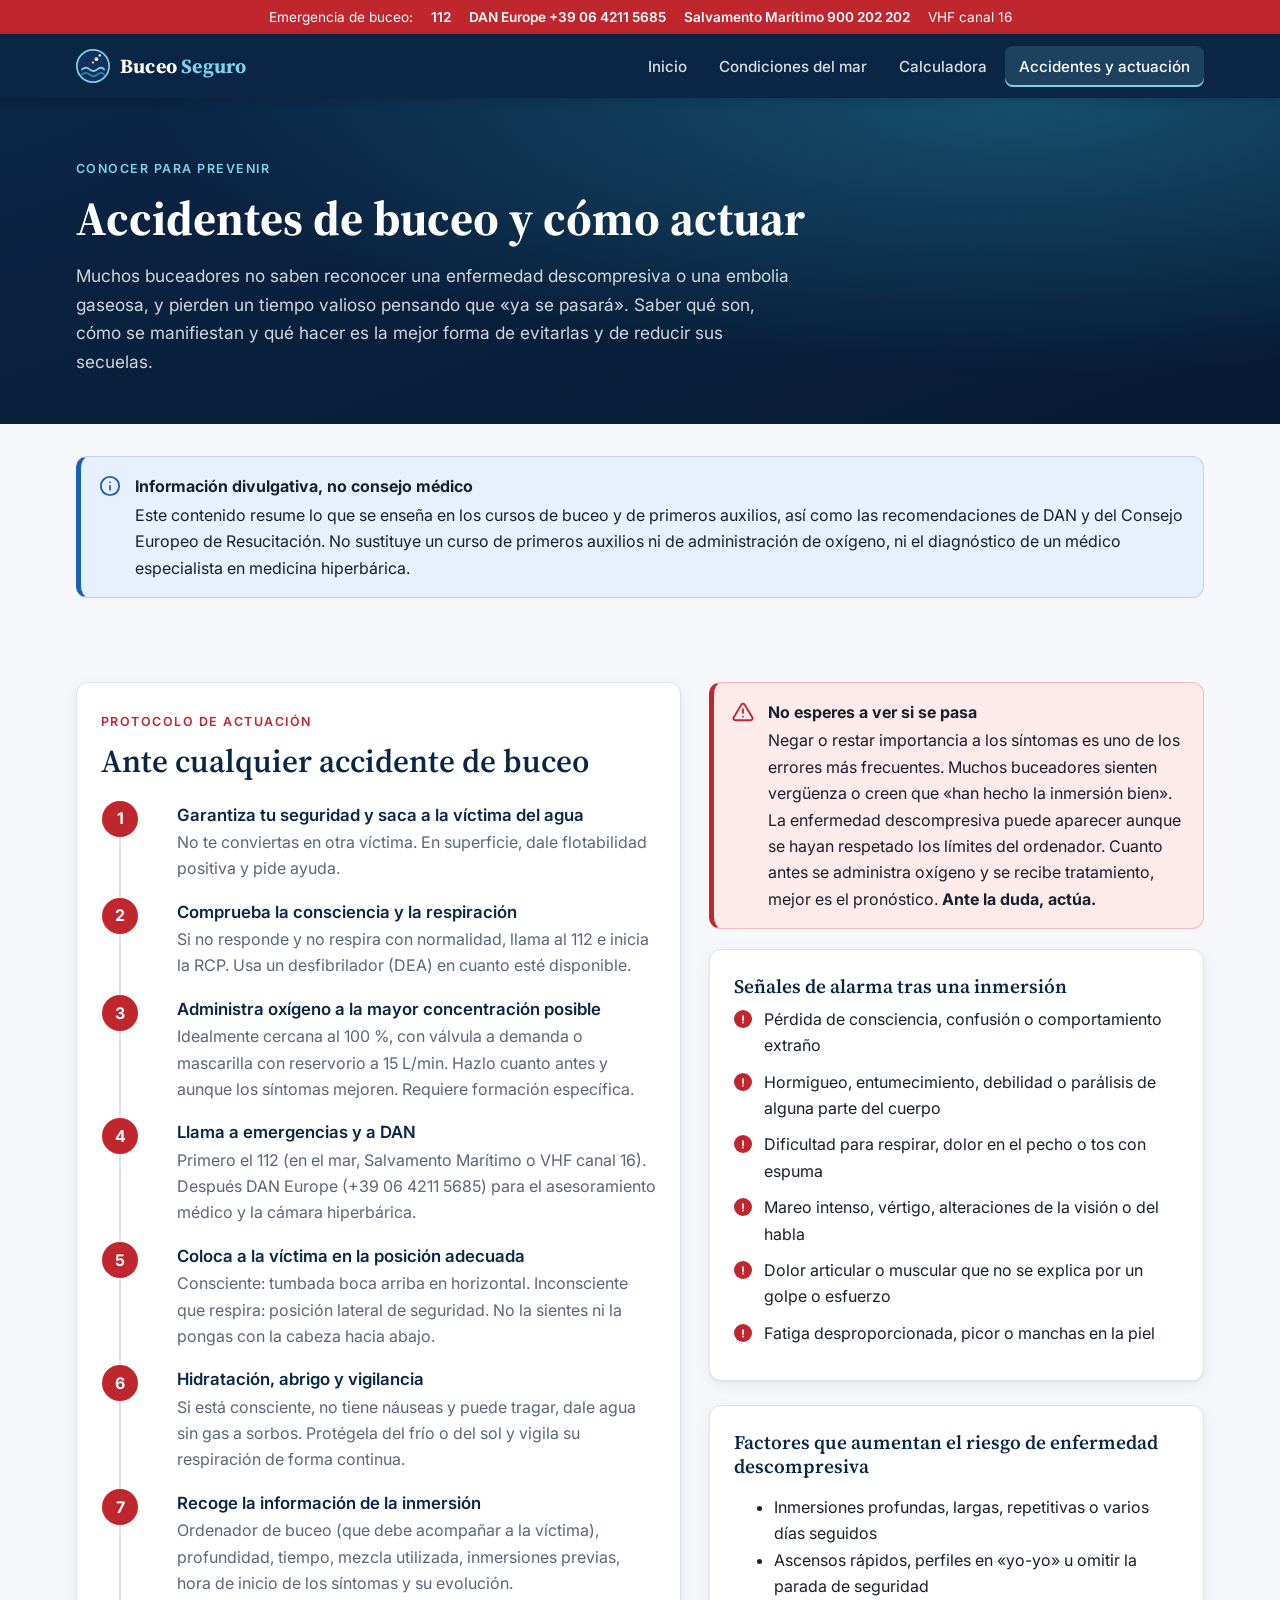
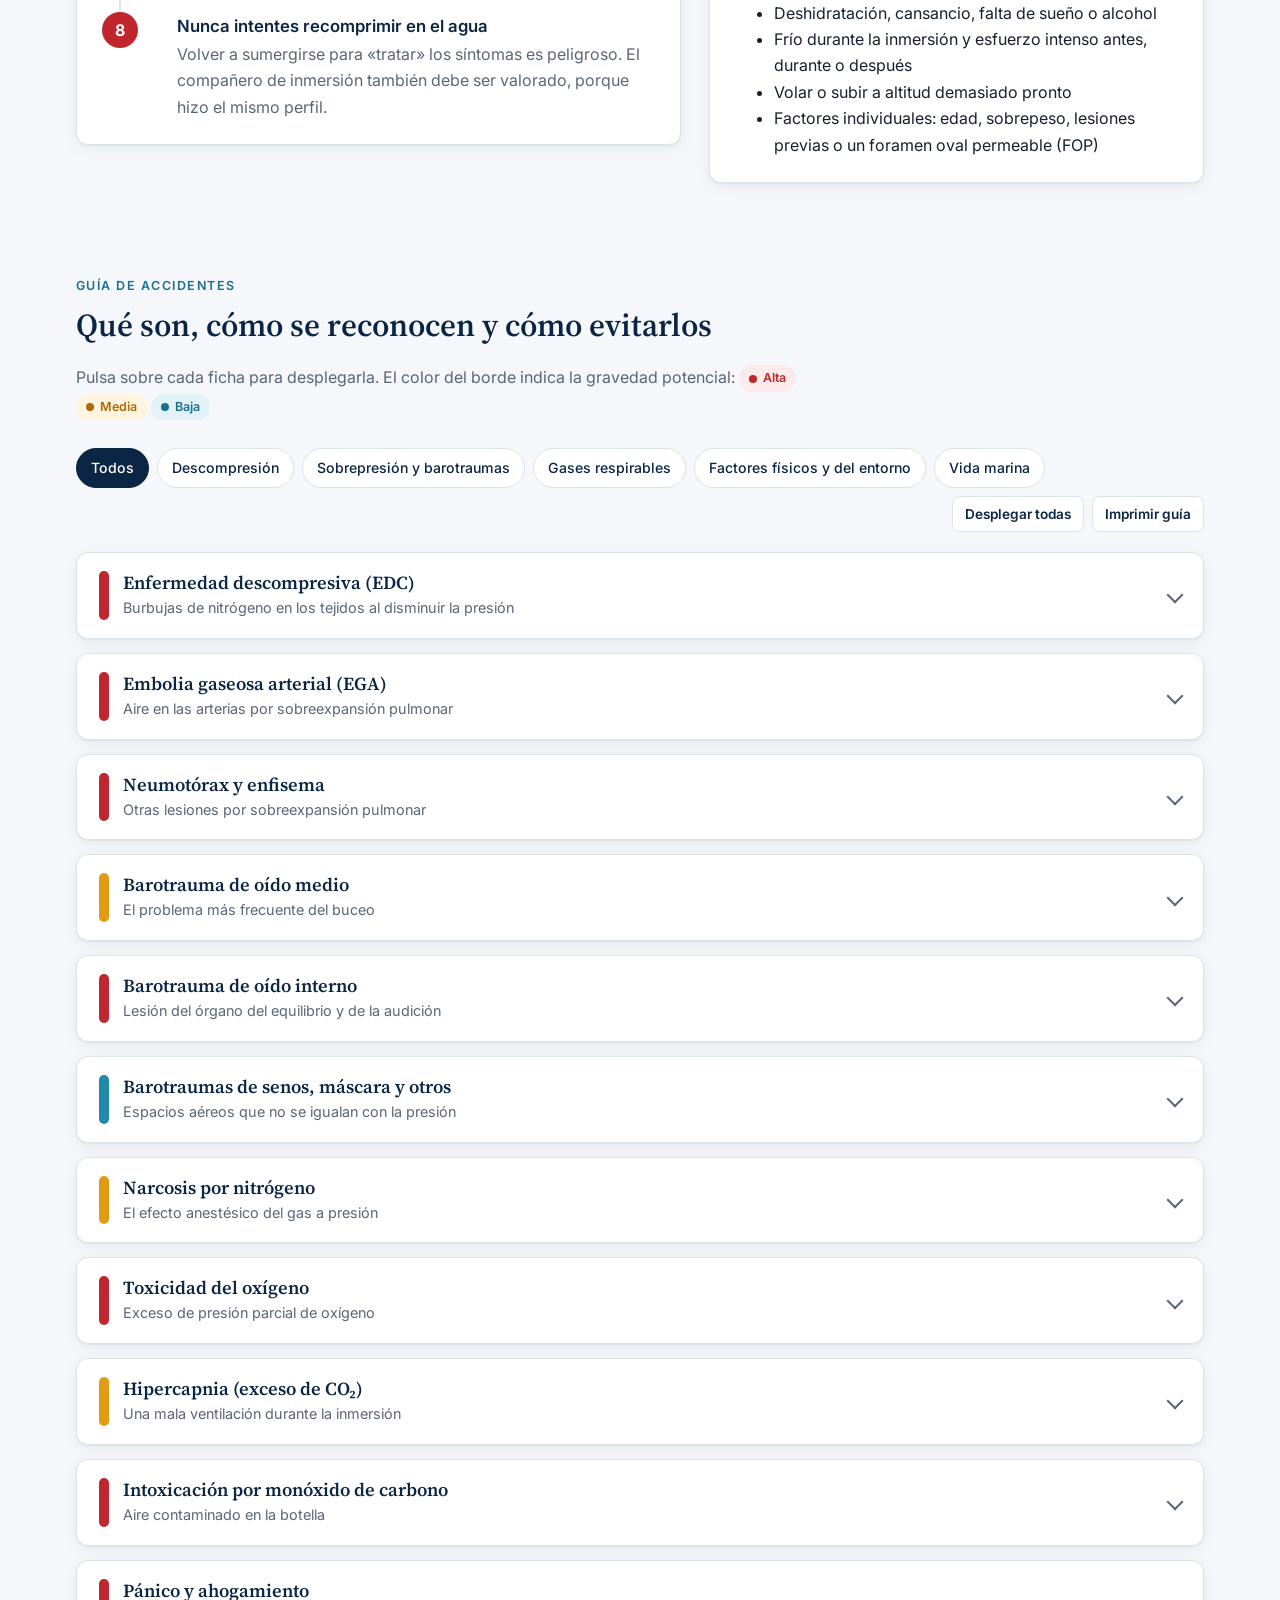
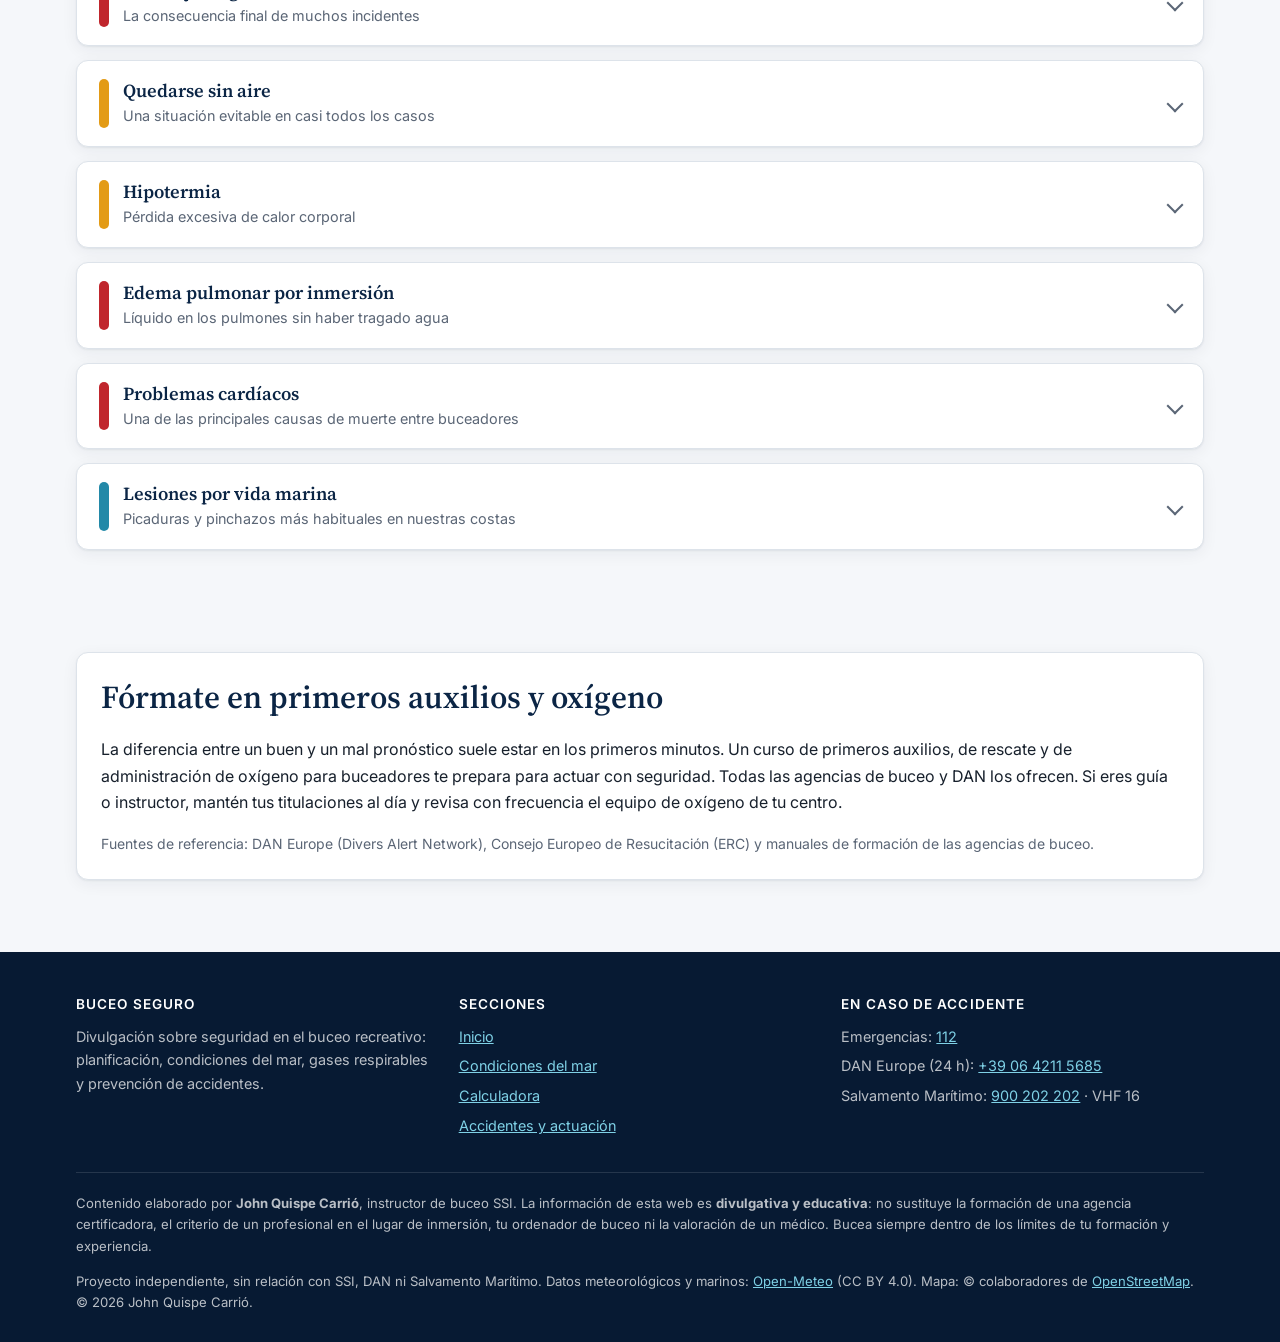
==== accidentes.html @ 655f6ad4 "Web divulgativa Buceo Seguro Condiciones del mar (Open-Meteo, Leaflet, Chart.js), calculadora de Nit" ====
<!doctype html>
<html lang="es">
<head>
    <meta charset="utf-8">
    <meta name="viewport" content="width=device-width, initial-scale=1">
    <title>Accidentes de buceo: prevención y actuación · Buceo Seguro</title>
    <meta name="description" content="Enfermedad descompresiva, embolia gaseosa, barotraumas, narcosis, toxicidad del oxígeno y otros accidentes de buceo: síntomas, prevención y cómo actuar.">
    <link rel="icon" href="assets/img/favicon.svg" type="image/svg+xml">
    <link rel="preconnect" href="https://fonts.googleapis.com">
    <link rel="preconnect" href="https://fonts.gstatic.com" crossorigin>
    <link href="https://fonts.googleapis.com/css2?family=Inter:wght@400;500;600;700&family=Source+Serif+4:opsz,wght@8..60,600;8..60,700&display=swap" rel="stylesheet">
    <link rel="stylesheet" href="assets/css/styles.css">
</head>
<body data-page="accidentes">

<main id="main">
    <section class="page-hero">
        <div class="container">
            <span class="eyebrow">Conocer para prevenir</span>
            <h1>Accidentes de buceo y cómo actuar</h1>
            <p>Muchos buceadores no saben reconocer una enfermedad descompresiva o una embolia gaseosa, y pierden un
                tiempo valioso pensando que «ya se pasará». Saber qué son, cómo se manifiestan y qué hacer es la mejor
                forma de evitarlas y de reducir sus secuelas.</p>
        </div>
    </section>

    <section class="section-tight">
        <div class="container">
            <div class="notice notice-info">
                <svg viewBox="0 0 24 24"><circle cx="12" cy="12" r="10"/><path d="M12 16v-4M12 8h.01"/></svg>
                <div>
                    <strong>Información divulgativa, no consejo médico</strong>
                    <p>Este contenido resume lo que se enseña en los cursos de buceo y de primeros auxilios, así como las
                        recomendaciones de DAN y del Consejo Europeo de Resucitación. No sustituye un curso de primeros
                        auxilios ni de administración de oxígeno, ni el diagnóstico de un médico especialista en medicina
                        hiperbárica.</p>
                </div>
            </div>
        </div>
    </section>

    <!-- Protocolo general -->
    <section class="section-tight" id="protocolo">
        <div class="container split">
            <div class="card">
                <span class="eyebrow" style="color: var(--danger)">Protocolo de actuación</span>
                <h2>Ante cualquier accidente de buceo</h2>
                <ol class="steps mt-3">
                    <li><h3>Garantiza tu seguridad y saca a la víctima del agua</h3>
                        <p>No te conviertas en otra víctima. En superficie, dale flotabilidad positiva y pide ayuda.</p></li>
                    <li><h3>Comprueba la consciencia y la respiración</h3>
                        <p>Si no responde y no respira con normalidad, llama al 112 e inicia la RCP. Usa un desfibrilador
                            (DEA) en cuanto esté disponible.</p></li>
                    <li><h3>Administra oxígeno a la mayor concentración posible</h3>
                        <p>Idealmente cercana al 100 %, con válvula a demanda o mascarilla con reservorio a 15 L/min. Hazlo
                            cuanto antes y aunque los síntomas mejoren. Requiere formación específica.</p></li>
                    <li><h3>Llama a emergencias y a DAN</h3>
                        <p>Primero el 112 (en el mar, Salvamento Marítimo o VHF canal 16). Después DAN Europe
                            (+39 06 4211 5685) para el asesoramiento médico y la cámara hiperbárica.</p></li>
                    <li><h3>Coloca a la víctima en la posición adecuada</h3>
                        <p>Consciente: tumbada boca arriba en horizontal. Inconsciente que respira: posición lateral de
                            seguridad. No la sientes ni la pongas con la cabeza hacia abajo.</p></li>
                    <li><h3>Hidratación, abrigo y vigilancia</h3>
                        <p>Si está consciente, no tiene náuseas y puede tragar, dale agua sin gas a sorbos. Protégela del
                            frío o del sol y vigila su respiración de forma continua.</p></li>
                    <li><h3>Recoge la información de la inmersión</h3>
                        <p>Ordenador de buceo (que debe acompañar a la víctima), profundidad, tiempo, mezcla utilizada,
                            inmersiones previas, hora de inicio de los síntomas y su evolución.</p></li>
                    <li><h3>Nunca intentes recomprimir en el agua</h3>
                        <p>Volver a sumergirse para «tratar» los síntomas es peligroso. El compañero de inmersión también
                            debe ser valorado, porque hizo el mismo perfil.</p></li>
                </ol>
            </div>
            <div>
                <div class="notice notice-danger">
                    <svg viewBox="0 0 24 24"><path d="M10.3 3.9 1.8 18a2 2 0 0 0 1.7 3h17a2 2 0 0 0 1.7-3L13.7 3.9a2 2 0 0 0-3.4 0z"/><path d="M12 9v4M12 17h.01"/></svg>
                    <div>
                        <strong>No esperes a ver si se pasa</strong>
                        <p>Negar o restar importancia a los síntomas es uno de los errores más frecuentes. Muchos
                            buceadores sienten vergüenza o creen que «han hecho la inmersión bien». La enfermedad
                            descompresiva puede aparecer aunque se hayan respetado los límites del ordenador. Cuanto antes
                            se administra oxígeno y se recibe tratamiento, mejor es el pronóstico. <strong>Ante la duda,
                            actúa.</strong></p>
                    </div>
                </div>

                <div class="card mb-3">
                    <h3>Señales de alarma tras una inmersión</h3>
                    <ul class="check-list alert-list">
                        <li>Pérdida de consciencia, confusión o comportamiento extraño</li>
                        <li>Hormigueo, entumecimiento, debilidad o parálisis de alguna parte del cuerpo</li>
                        <li>Dificultad para respirar, dolor en el pecho o tos con espuma</li>
                        <li>Mareo intenso, vértigo, alteraciones de la visión o del habla</li>
                        <li>Dolor articular o muscular que no se explica por un golpe o esfuerzo</li>
                        <li>Fatiga desproporcionada, picor o manchas en la piel</li>
                    </ul>
                </div>

                <div class="card">
                    <h3>Factores que aumentan el riesgo de enfermedad descompresiva</h3>
                    <ul class="mb-0">
                        <li>Inmersiones profundas, largas, repetitivas o varios días seguidos</li>
                        <li>Ascensos rápidos, perfiles en «yo-yo» u omitir la parada de seguridad</li>
                        <li>Deshidratación, cansancio, falta de sueño o alcohol</li>
                        <li>Frío durante la inmersión y esfuerzo intenso antes, durante o después</li>
                        <li>Volar o subir a altitud demasiado pronto</li>
                        <li>Factores individuales: edad, sobrepeso, lesiones previas o un foramen oval permeable (FOP)</li>
                    </ul>
                </div>
            </div>
        </div>
    </section>

    <!-- Fichas -->
    <section class="section" id="fichas">
        <div class="container">
            <div class="section-head">
                <span class="eyebrow">Guía de accidentes</span>
                <h2>Qué son, cómo se reconocen y cómo evitarlos</h2>
                <p class="muted">Pulsa sobre cada ficha para desplegarla. El color del borde indica la gravedad potencial:
                    <span class="badge badge-danger">Alta</span> <span class="badge badge-warn">Media</span>
                    <span class="badge" style="background: var(--ocean-100); color: var(--ocean-600)">Baja</span></p>
            </div>

            <div class="filters" role="group" aria-label="Filtrar por tipo de accidente">
                <button type="button" class="chip" data-filter="all" aria-pressed="true">Todos</button>
                <button type="button" class="chip" data-filter="descompresion" aria-pressed="false">Descompresión</button>
                <button type="button" class="chip" data-filter="barotrauma" aria-pressed="false">Sobrepresión y barotraumas</button>
                <button type="button" class="chip" data-filter="gases" aria-pressed="false">Gases respirables</button>
                <button type="button" class="chip" data-filter="fisico" aria-pressed="false">Factores físicos y del entorno</button>
                <button type="button" class="chip" data-filter="fauna" aria-pressed="false">Vida marina</button>
                <span style="margin-left:auto; display:flex; gap:8px">
                    <button type="button" class="btn btn-ghost btn-sm" id="toggleAll">Desplegar todas</button>
                    <button type="button" class="btn btn-ghost btn-sm" id="printGuide">Imprimir guía</button>
                </span>
            </div>

            <div id="conditionList">

                <!-- 1. EDC -->
                <details class="condition" id="edc" data-cat="descompresion">
                    <summary><span class="severity severity-high" aria-label="Gravedad alta"></span>
                        <div><h3>Enfermedad descompresiva (EDC)</h3><p>Burbujas de nitrógeno en los tejidos al disminuir la presión</p></div></summary>
                    <div class="condition-body">
                        <div class="grid grid-2">
                            <div>
                                <h4>Qué es</h4>
                                <p>Durante la inmersión el cuerpo absorbe nitrógeno en función de la profundidad y del
                                    tiempo. Si la presión disminuye más rápido de lo que el organismo puede eliminarlo, se
                                    forman burbujas en la sangre y en los tejidos. Estas burbujas lesionan los tejidos,
                                    obstruyen pequeños vasos y desencadenan inflamación.</p>
                                <h4>Por qué ocurre</h4>
                                <ul>
                                    <li>Ascensos rápidos u omitir paradas de seguridad o de descompresión.</li>
                                    <li>Apurar o superar los límites del ordenador o de las tablas.</li>
                                    <li>Inmersiones repetitivas, varios días seguidos o perfiles en «yo-yo».</li>
                                    <li>Volar o subir a altitud demasiado pronto.</li>
                                    <li>Puede aparecer incluso dentro de los límites («EDC no merecida»).</li>
                                </ul>
                            </div>
                            <div>
                                <h4>Síntomas</h4>
                                <p class="small muted">Suelen aparecer en la primera hora y la gran mayoría en las primeras 6
                                    horas, aunque pueden tardar hasta 24 horas, o más si se vuela.</p>
                                <ul>
                                    <li><strong>Formas leves (tipo I):</strong> dolor articular profundo (hombros, codos,
                                        rodillas), picor, erupción o piel marmórea, cansancio desproporcionado.</li>
                                    <li><strong>Formas graves (tipo II):</strong> hormigueo, entumecimiento, debilidad o
                                        parálisis, dificultad para orinar, vértigo, alteraciones de la visión o del habla,
                                        confusión, dolor torácico, tos y dificultad respiratoria.</li>
                                </ul>
                            </div>
                            <div>
                                <h4>Cómo prevenirla</h4>
                                <ul>
                                    <li>Asciende despacio y haz siempre la parada de seguridad.</li>
                                    <li>Deja margen respecto a los límites del ordenador; no bucees «al límite».</li>
                                    <li>Haz primero la inmersión más profunda y evita los perfiles en «yo-yo».</li>
                                    <li>Bucea descansado e hidratado, sin alcohol, y evita el esfuerzo intenso después.</li>
                                    <li>Respeta los intervalos para volar o subir a altitud.</li>
                                    <li>Usar Nitrox con un ordenador configurado para aire añade margen de seguridad.</li>
                                </ul>
                            </div>
                            <div class="act-box">
                                <h4>Cómo actuar</h4>
                                <ul>
                                    <li>Oxígeno a la máxima concentración posible, de inmediato.</li>
                                    <li>Tumbar en horizontal y mantener en reposo.</li>
                                    <li>112 y DAN Europe. El tratamiento definitivo es la <strong>cámara hiperbárica</strong>.</li>
                                    <li>Agua a sorbos si está consciente y puede tragar.</li>
                                    <li>Aunque los síntomas mejoren con oxígeno, debe valorarlo un médico.</li>
                                    <li>Nunca recomprimir en el agua.</li>
                                </ul>
                            </div>
                        </div>
                    </div>
                </details>

                <!-- 2. EGA -->
                <details class="condition" id="embolia" data-cat="barotrauma descompresion">
                    <summary><span class="severity severity-high" aria-label="Gravedad alta"></span>
                        <div><h3>Embolia gaseosa arterial (EGA)</h3><p>Aire en las arterias por sobreexpansión pulmonar</p></div></summary>
                    <div class="condition-body">
                        <div class="grid grid-2">
                            <div>
                                <h4>Qué es</h4>
                                <p>Si el aire de los pulmones se expande durante el ascenso y no puede salir, los alvéolos
                                    se rompen y el aire pasa a la circulación arterial. Las burbujas pueden llegar al
                                    cerebro o al corazón y obstruir el riego sanguíneo, con efectos similares a un ictus.
                                    Es, junto con la EDC, el accidente más grave del buceo.</p>
                                <h4>Por qué ocurre</h4>
                                <ul>
                                    <li>Contener la respiración durante el ascenso.</li>
                                    <li>Ascensos de emergencia o descontrolados, a menudo por pánico o falta de aire.</li>
                                    <li>Enfermedades pulmonares que atrapan aire (asma no controlada, quistes, cicatrices).</li>
                                    <li>Puede ocurrir con ascensos de solo 1–2 m, incluso en una piscina.</li>
                                </ul>
                            </div>
                            <div>
                                <h4>Síntomas</h4>
                                <p class="small muted">Aparecen muy rápido, generalmente en los primeros minutos tras salir a superficie.</p>
                                <ul>
                                    <li>Pérdida de consciencia, confusión o convulsiones.</li>
                                    <li>Debilidad o parálisis de un lado del cuerpo, alteraciones de la visión o del habla.</li>
                                    <li>Dolor torácico, dificultad respiratoria, espuma con sangre en la boca.</li>
                                    <li>En los casos más graves, parada cardiorrespiratoria.</li>
                                </ul>
                            </div>
                            <div>
                                <h4>Cómo prevenirla</h4>
                                <ul>
                                    <li><strong>Respira siempre de forma continua; nunca contengas la respiración.</strong></li>
                                    <li>Controla la flotabilidad y la velocidad de ascenso.</li>
                                    <li>Vigila tu gas para no verte obligado a un ascenso de emergencia.</li>
                                    <li>Pasa el reconocimiento médico y no bucees con una infección respiratoria.</li>
                                </ul>
                            </div>
                            <div class="act-box">
                                <h4>Cómo actuar</h4>
                                <ul>
                                    <li>Es una emergencia vital: 112 de inmediato.</li>
                                    <li>Si no respira con normalidad, RCP y DEA.</li>
                                    <li>Oxígeno a la máxima concentración posible.</li>
                                    <li>Tumbar en horizontal (no con la cabeza hacia abajo).</li>
                                    <li>Contactar con DAN: requiere cámara hiperbárica urgente.</li>
                                </ul>
                            </div>
                        </div>
                    </div>
                </details>

                <!-- 3. Otras lesiones pulmonares -->
                <details class="condition" id="neumotorax" data-cat="barotrauma">
                    <summary><span class="severity severity-high" aria-label="Gravedad alta"></span>
                        <div><h3>Neumotórax y enfisema</h3><p>Otras lesiones por sobreexpansión pulmonar</p></div></summary>
                    <div class="condition-body">
                        <div class="grid grid-2">
                            <div>
                                <h4>Qué es</h4>
                                <p>Tienen el mismo origen que la embolia, pero el aire escapa a otras zonas: entre el pulmón
                                    y la pared torácica (<strong>neumotórax</strong>), al centro del tórax (<strong>enfisema
                                    mediastínico</strong>) o bajo la piel del cuello (<strong>enfisema subcutáneo</strong>).
                                    Pueden darse a la vez que una embolia.</p>
                            </div>
                            <div>
                                <h4>Síntomas</h4>
                                <ul>
                                    <li>Dolor torácico, a menudo en un costado, que aumenta al respirar.</li>
                                    <li>Dificultad respiratoria, respiración rápida.</li>
                                    <li>Voz ronca o cambiada, dificultad para tragar.</li>
                                    <li>Hinchazón en el cuello que cruje al tocarla, como papel de celofán.</li>
                                </ul>
                            </div>
                            <div>
                                <h4>Cómo prevenirlo</h4>
                                <ul>
                                    <li>Las mismas medidas que para la embolia: respiración continua y ascenso controlado.</li>
                                    <li>Un neumotórax previo puede contraindicar el buceo: consulta a un médico especialista.</li>
                                </ul>
                            </div>
                            <div class="act-box">
                                <h4>Cómo actuar</h4>
                                <ul>
                                    <li>112 y oxígeno a la máxima concentración posible.</li>
                                    <li>Si hay cualquier sospecha de embolia, tumbar en horizontal. Si no, la posición en la que respire mejor.</li>
                                    <li>No volar ni subir a altitud: el aire atrapado se expandiría.</li>
                                </ul>
                            </div>
                        </div>
                    </div>
                </details>

                <!-- 4. Oído medio -->
                <details class="condition" id="oido-medio" data-cat="barotrauma">
                    <summary><span class="severity severity-mid" aria-label="Gravedad media"></span>
                        <div><h3>Barotrauma de oído medio</h3><p>El problema más frecuente del buceo</p></div></summary>
                    <div class="condition-body">
                        <div class="grid grid-2">
                            <div>
                                <h4>Qué es</h4>
                                <p>Al descender, la presión del agua empuja el tímpano hacia dentro. Si no se compensa
                                    introduciendo aire en el oído medio a través de la trompa de Eustaquio, se produce dolor,
                                    inflamación, sangrado y, en casos extremos, la perforación del tímpano. También puede
                                    ocurrir al ascender si el aire no consigue salir («bloqueo inverso»).</p>
                            </div>
                            <div>
                                <h4>Síntomas</h4>
                                <ul>
                                    <li>Dolor de oído al descender, sensación de oído taponado.</li>
                                    <li>Disminución de la audición, sangre en la nariz o en el oído.</li>
                                    <li>Si el tímpano se perfora, el agua fría que entra puede causar un vértigo intenso bajo el agua.</li>
                                </ul>
                            </div>
                            <div>
                                <h4>Cómo prevenirlo</h4>
                                <ul>
                                    <li>Compensa antes de sentir molestias: desde la superficie y cada pocos metros.</li>
                                    <li>Desciende despacio, con los pies hacia abajo y, si es posible, por un cabo.</li>
                                    <li>Usa maniobras suaves (tragar, mover la mandíbula, Frenzel). Nunca soples con fuerza.</li>
                                    <li>No bucees resfriado o congestionado, ni uses tapones para los oídos.</li>
                                </ul>
                            </div>
                            <div class="act-box">
                                <h4>Cómo actuar</h4>
                                <ul>
                                    <li>Si duele, detente, asciende un poco e inténtalo de nuevo. Si no compensa, termina la inmersión.</li>
                                    <li>Si después hay dolor, sangrado o pérdida de audición, acude a un otorrinolaringólogo.</li>
                                    <li>No pongas gotas si sospechas una perforación y no vuelvas a bucear sin alta médica.</li>
                                </ul>
                            </div>
                        </div>
                    </div>
                </details>

                <!-- 5. Oído interno -->
                <details class="condition" id="oido-interno" data-cat="barotrauma">
                    <summary><span class="severity severity-high" aria-label="Gravedad alta"></span>
                        <div><h3>Barotrauma de oído interno</h3><p>Lesión del órgano del equilibrio y de la audición</p></div></summary>
                    <div class="condition-body">
                        <div class="grid grid-2">
                            <div>
                                <h4>Qué es</h4>
                                <p>Una maniobra de Valsalva demasiado fuerte o un descenso sin compensar pueden romper las
                                    finas membranas que separan el oído medio del interno. El daño puede ser permanente si
                                    no se trata a tiempo. Sus síntomas se parecen a los de una EDC del oído interno, que
                                    necesita un tratamiento distinto.</p>
                            </div>
                            <div>
                                <h4>Síntomas</h4>
                                <ul>
                                    <li>Vértigo intenso, náuseas y vómitos.</li>
                                    <li>Zumbidos (acúfenos) y pérdida brusca de audición.</li>
                                    <li>Sensación de oído lleno que no mejora.</li>
                                </ul>
                            </div>
                            <div>
                                <h4>Cómo prevenirlo</h4>
                                <ul>
                                    <li>Compensa con suavidad y a menudo; nunca fuerces la maniobra.</li>
                                    <li>Si no consigues compensar, no sigas descendiendo.</li>
                                </ul>
                            </div>
                            <div class="act-box">
                                <h4>Cómo actuar</h4>
                                <ul>
                                    <li>Atención médica urgente y contacto con DAN para distinguirlo de una EDC.</li>
                                    <li>Reposo con la cabeza elevada; evita esfuerzos y sonarte la nariz con fuerza.</li>
                                    <li>Ante la duda con una EDC, administra oxígeno.</li>
                                </ul>
                            </div>
                        </div>
                    </div>
                </details>

                <!-- 6. Senos, máscara y otros -->
                <details class="condition" id="senos" data-cat="barotrauma">
                    <summary><span class="severity severity-low" aria-label="Gravedad baja"></span>
                        <div><h3>Barotraumas de senos, máscara y otros</h3><p>Espacios aéreos que no se igualan con la presión</p></div></summary>
                    <div class="condition-body">
                        <div class="grid grid-2">
                            <div>
                                <h4>Tipos</h4>
                                <ul>
                                    <li><strong>Senos paranasales:</strong> dolor en la frente o los pómulos y sangrado nasal, sobre todo con congestión.</li>
                                    <li><strong>Máscara:</strong> si no se espira aire por la nariz al descender, la máscara hace ventosa y produce ojos enrojecidos y hematomas.</li>
                                    <li><strong>Dental:</strong> dolor en un diente con caries o un empaste defectuoso que tiene aire atrapado.</li>
                                    <li><strong>Gastrointestinal:</strong> molestias por gases que se expanden al ascender.</li>
                                    <li><strong>Vértigo alternobárico:</strong> mareo breve al ascender si un oído se iguala antes que el otro.</li>
                                </ul>
                            </div>
                            <div>
                                <h4>Cómo prevenirlos</h4>
                                <ul>
                                    <li>No bucees congestionado.</li>
                                    <li>Espira suavemente por la nariz dentro de la máscara durante el descenso.</li>
                                    <li>Revisiones dentales periódicas.</li>
                                    <li>Evita las bebidas con gas y las comidas copiosas antes de bucear.</li>
                                    <li>Si notas vértigo al ascender, detente, desciende un poco y sube más despacio.</li>
                                </ul>
                            </div>
                        </div>
                    </div>
                </details>

                <!-- 7. Narcosis -->
                <details class="condition" id="narcosis" data-cat="gases">
                    <summary><span class="severity severity-mid" aria-label="Gravedad media"></span>
                        <div><h3>Narcosis por nitrógeno</h3><p>El efecto anestésico del gas a presión</p></div></summary>
                    <div class="condition-body">
                        <div class="grid grid-2">
                            <div>
                                <h4>Qué es</h4>
                                <p>A presión elevada, el nitrógeno tiene un efecto parecido al del alcohol o la anestesia.
                                    Suele notarse a partir de unos 30 m, aunque varía según la persona y el día. No es
                                    peligrosa en sí misma, sino por los errores de juicio que provoca.</p>
                                <h4>Factores que la empeoran</h4>
                                <ul><li>Profundidad, frío, cansancio, ansiedad, esfuerzo, alcohol, oscuridad y acumulación de CO₂.</li></ul>
                            </div>
                            <div>
                                <h4>Síntomas</h4>
                                <ul>
                                    <li>Euforia, exceso de confianza o, al contrario, ansiedad.</li>
                                    <li>Razonamiento lento, dificultad para leer los instrumentos o para resolver problemas.</li>
                                    <li>Fijación en una tarea, visión en túnel, olvido del plan.</li>
                                </ul>
                            </div>
                            <div>
                                <h4>Cómo prevenirla</h4>
                                <ul>
                                    <li>Respeta los límites de profundidad de tu formación y fórmate para bucear profundo.</li>
                                    <li>Planifica bien y repasa el plan antes de descender.</li>
                                    <li>El Nitrox no debe considerarse una protección frente a la narcosis.</li>
                                </ul>
                            </div>
                            <div class="act-box">
                                <h4>Cómo actuar</h4>
                                <ul>
                                    <li>Asciende unos metros junto a tu compañero: los síntomas desaparecen al reducir la profundidad.</li>
                                    <li>Si no mejoran, termina la inmersión.</li>
                                </ul>
                            </div>
                        </div>
                    </div>
                </details>

                <!-- 8. Toxicidad del oxígeno -->
                <details class="condition" id="oxigeno" data-cat="gases">
                    <summary><span class="severity severity-high" aria-label="Gravedad alta"></span>
                        <div><h3>Toxicidad del oxígeno</h3><p>Exceso de presión parcial de oxígeno</p></div></summary>
                    <div class="condition-body">
                        <div class="grid grid-2">
                            <div>
                                <h4>Qué es</h4>
                                <p>Por encima de cierta presión parcial, el oxígeno resulta tóxico. En el buceo recreativo el
                                    riesgo principal es la toxicidad sobre el <strong>sistema nervioso central</strong>, que
                                    puede provocar <strong>convulsiones sin aviso previo</strong>. Bajo el agua, una
                                    convulsión puede causar la pérdida del regulador y el ahogamiento. La toxicidad
                                    pulmonar requiere exposiciones mucho más largas.</p>
                                <h4>Por qué ocurre</h4>
                                <ul><li>Superar la MOD de la mezcla, usar una botella con más oxígeno del que se cree o acumular demasiada exposición.</li></ul>
                            </div>
                            <div>
                                <h4>Síntomas que pueden aparecer antes (no siempre)</h4>
                                <ul>
                                    <li>Alteraciones visuales, visión en túnel.</li>
                                    <li>Zumbidos o alteraciones auditivas.</li>
                                    <li>Náuseas y mareo.</li>
                                    <li>Espasmos o temblores, sobre todo en los labios y la cara.</li>
                                    <li>Irritabilidad, ansiedad o inquietud.</li>
                                </ul>
                            </div>
                            <div>
                                <h4>Cómo prevenirla</h4>
                                <ul>
                                    <li>Analiza tú mismo cada botella y etiquétala con el % de O₂ y la MOD.</li>
                                    <li>Configura la mezcla en el ordenador antes de cada inmersión.</li>
                                    <li>Planifica con una ppO₂ máxima de 1,4 bar y vigila el % SNC.</li>
                                    <li>Usa la <a href="calculadora.html">calculadora de Nitrox</a> para comprobar la MOD.</li>
                                </ul>
                            </div>
                            <div class="act-box">
                                <h4>Cómo actuar</h4>
                                <ul>
                                    <li>Ante cualquier síntoma, reduce la profundidad con tu compañero y termina la inmersión.</li>
                                    <li>Si convulsiona bajo el agua: sujeta el regulador en su boca y sigue los procedimientos de rescate que te enseñaron en tu formación.</li>
                                    <li>En superficie, trátalo como un posible ahogamiento o una embolia: 112, valoración de la respiración y oxígeno.</li>
                                </ul>
                            </div>
                        </div>
                    </div>
                </details>

                <!-- 9. CO2 -->
                <details class="condition" id="co2" data-cat="gases">
                    <summary><span class="severity severity-mid" aria-label="Gravedad media"></span>
                        <div><h3>Hipercapnia (exceso de CO₂)</h3><p>Una mala ventilación durante la inmersión</p></div></summary>
                    <div class="condition-body">
                        <div class="grid grid-2">
                            <div>
                                <h4>Qué es y por qué ocurre</h4>
                                <p>Acumulación de dióxido de carbono en el organismo por una respiración insuficiente. Se
                                    produce al respirar de forma rápida y superficial, al «saltarse respiraciones» para
                                    ahorrar aire, con esfuerzo intenso, con un regulador de mucha resistencia o con el gas
                                    más denso de las profundidades.</p>
                            </div>
                            <div>
                                <h4>Síntomas</h4>
                                <ul>
                                    <li>Sensación de falta de aire y ansiedad, que puede llevar al pánico.</li>
                                    <li>Dolor de cabeza intenso después de la inmersión.</li>
                                    <li>Confusión, rubor. Aumenta la narcosis y el riesgo de toxicidad del oxígeno.</li>
                                </ul>
                            </div>
                            <div>
                                <h4>Cómo prevenirla</h4>
                                <ul>
                                    <li>Respira lento y profundo. Nunca te saltes respiraciones.</li>
                                    <li>Evita el esfuerzo: muévete despacio y no luches contra la corriente.</li>
                                    <li>Mantén tu regulador revisado.</li>
                                </ul>
                            </div>
                            <div class="act-box">
                                <h4>Cómo actuar</h4>
                                <ul>
                                    <li>Detente, sujétate si hay corriente y respira lenta y profundamente.</li>
                                    <li>Avisa a tu compañero. Si no mejoras, termina la inmersión.</li>
                                </ul>
                            </div>
                        </div>
                    </div>
                </details>

                <!-- 10. CO -->
                <details class="condition" id="monoxido" data-cat="gases">
                    <summary><span class="severity severity-high" aria-label="Gravedad alta"></span>
                        <div><h3>Intoxicación por monóxido de carbono</h3><p>Aire contaminado en la botella</p></div></summary>
                    <div class="condition-body">
                        <div class="grid grid-2">
                            <div>
                                <h4>Qué es y por qué ocurre</h4>
                                <p>Si el compresor aspira gases de escape o tiene el aceite sobrecalentado, el aire de la
                                    botella puede contener monóxido de carbono. En profundidad su efecto aumenta, porque su
                                    presión parcial es mayor.</p>
                            </div>
                            <div>
                                <h4>Síntomas</h4>
                                <ul>
                                    <li>Dolor de cabeza, náuseas, mareo y debilidad.</li>
                                    <li>Confusión y pérdida de consciencia.</li>
                                    <li>El color rojo cereza de los labios es un signo tardío y poco fiable.</li>
                                </ul>
                            </div>
                            <div>
                                <h4>Cómo prevenirla</h4>
                                <ul>
                                    <li>Carga tus botellas en centros de confianza.</li>
                                    <li>Si el aire huele o sabe raro, no lo uses.</li>
                                    <li>Existen analizadores de CO portátiles para comprobar el aire.</li>
                                </ul>
                            </div>
                            <div class="act-box">
                                <h4>Cómo actuar</h4>
                                <ul>
                                    <li>Oxígeno a la máxima concentración posible y 112. Puede requerir cámara hiperbárica.</li>
                                    <li>Avisa a quienes cargaron en el mismo compresor y aparta esas botellas.</li>
                                </ul>
                            </div>
                        </div>
                    </div>
                </details>

                <!-- 11. Ahogamiento y pánico -->
                <details class="condition" id="ahogamiento" data-cat="fisico">
                    <summary><span class="severity severity-high" aria-label="Gravedad alta"></span>
                        <div><h3>Pánico y ahogamiento</h3><p>La consecuencia final de muchos incidentes</p></div></summary>
                    <div class="condition-body">
                        <div class="grid grid-2">
                            <div>
                                <h4>Qué es</h4>
                                <p>El ahogamiento es la causa final de muchas muertes en el buceo. Suele ser la
                                    consecuencia de otro problema (quedarse sin aire, un enredo, la corriente, el cansancio
                                    o un problema de salud) que desencadena el pánico.</p>
                                <h4>Señales de pánico</h4>
                                <ul>
                                    <li>Respiración muy rápida, ojos muy abiertos, movimientos bruscos.</li>
                                    <li>Intentar quitarse la máscara o el regulador, o ascender sin control.</li>
                                </ul>
                            </div>
                            <div>
                                <h4>Cómo prevenirlo</h4>
                                <ul>
                                    <li>Formación, práctica regular de habilidades y buena forma física.</li>
                                    <li>Lastrado correcto y equipo que conozcas bien.</li>
                                    <li>No salir de tu zona de confort por presión del grupo.</li>
                                    <li>Ante un problema: <strong>detente, respira, piensa y actúa</strong>.</li>
                                </ul>
                            </div>
                            <div class="act-box">
                                <h4>Cómo actuar</h4>
                                <ul>
                                    <li>Acércate con precaución: una persona en pánico puede arrastrarte.</li>
                                    <li>En superficie, dale flotabilidad positiva y pide ayuda.</li>
                                    <li>Si no respira: 112 y RCP. En el ahogamiento se empieza con 5 insuflaciones de rescate.</li>
                                    <li>Oxígeno a la máxima concentración posible.</li>
                                    <li>Aunque se recupere, debe valorarlo un médico: los problemas respiratorios pueden aparecer horas después.</li>
                                </ul>
                            </div>
                        </div>
                    </div>
                </details>

                <!-- 12. Sin aire -->
                <details class="condition" id="sin-aire" data-cat="fisico">
                    <summary><span class="severity severity-mid" aria-label="Gravedad media"></span>
                        <div><h3>Quedarse sin aire</h3><p>Una situación evitable en casi todos los casos</p></div></summary>
                    <div class="condition-body">
                        <div class="grid grid-2">
                            <div>
                                <h4>Por qué ocurre</h4>
                                <ul>
                                    <li>No vigilar el manómetro o planificar mal el gas.</li>
                                    <li>Un consumo mayor del esperado por esfuerzo, frío o estrés.</li>
                                    <li>Fallos de equipo, poco frecuentes con un buen mantenimiento.</li>
                                </ul>
                                <h4>Cómo prevenirlo</h4>
                                <ul>
                                    <li>Consulta tu manómetro a menudo y comunica tu presión al compañero.</li>
                                    <li>Planifica el gas con reserva (puedes usar la <a href="calculadora.html#gas">calculadora de gas</a>).</li>
                                    <li>Lleva fuente alternativa de aire y practica su uso.</li>
                                </ul>
                            </div>
                            <div class="act-box">
                                <h4>Cómo actuar, por orden de preferencia</h4>
                                <ul>
                                    <li>Usar la fuente alternativa del compañero y ascender juntos de forma controlada.</li>
                                    <li>Si el compañero no está cerca: ascenso de emergencia nadando, <strong>expulsando aire de forma continua</strong>.</li>
                                    <li>Como último recurso: ascenso con flotabilidad positiva, sin dejar de expulsar aire.</li>
                                    <li>Después, vigilar la aparición de síntomas de embolia o de EDC.</li>
                                </ul>
                            </div>
                        </div>
                    </div>
                </details>

                <!-- 13. Hipotermia -->
                <details class="condition" id="hipotermia" data-cat="fisico">
                    <summary><span class="severity severity-mid" aria-label="Gravedad media"></span>
                        <div><h3>Hipotermia</h3><p>Pérdida excesiva de calor corporal</p></div></summary>
                    <div class="condition-body">
                        <div class="grid grid-2">
                            <div>
                                <h4>Qué es</h4>
                                <p>El agua roba calor al cuerpo unas 25 veces más rápido que el aire. Incluso en aguas
                                    templadas, las inmersiones largas o repetidas pueden enfriar al buceador. El frío,
                                    además, aumenta el consumo de gas y el riesgo de EDC.</p>
                                <h4>Síntomas</h4>
                                <ul>
                                    <li>Escalofríos, entumecimiento de las manos, torpeza.</li>
                                    <li>Confusión y falta de coordinación.</li>
                                    <li>En casos graves, los escalofríos cesan y aparece somnolencia: es una emergencia.</li>
                                </ul>
                            </div>
                            <div>
                                <h4>Cómo prevenirla</h4>
                                <ul>
                                    <li>Usa un traje adecuado a la temperatura del agua, con capucha si hace falta.</li>
                                    <li>Acorta la inmersión si empiezas a tener frío.</li>
                                    <li>Abrígate y protégete del viento durante el intervalo en superficie.</li>
                                </ul>
                                <div class="act-box mt-2">
                                    <h4>Cómo actuar</h4>
                                    <ul>
                                        <li>Termina la inmersión, quita la ropa mojada, seca y abriga.</li>
                                        <li>Bebidas calientes sin alcohol solo si está consciente.</li>
                                        <li>En casos graves, manipula con suavidad, mantén en horizontal y llama al 112.</li>
                                    </ul>
                                </div>
                            </div>
                        </div>
                    </div>
                </details>

                <!-- 14. Edema pulmonar por inmersión -->
                <details class="condition" id="edema" data-cat="fisico">
                    <summary><span class="severity severity-high" aria-label="Gravedad alta"></span>
                        <div><h3>Edema pulmonar por inmersión</h3><p>Líquido en los pulmones sin haber tragado agua</p></div></summary>
                    <div class="condition-body">
                        <div class="grid grid-2">
                            <div>
                                <h4>Qué es</h4>
                                <p>Durante la inmersión, la sangre se desplaza hacia el tórax. En algunas personas el
                                    líquido pasa a los pulmones y dificulta la respiración. Se asocia a la hipertensión, el
                                    agua fría, el esfuerzo intenso y los problemas cardíacos, y puede repetirse.</p>
                                <h4>Síntomas</h4>
                                <ul>
                                    <li>Falta de aire desproporcionada durante o tras la inmersión.</li>
                                    <li>Tos, a veces con esputo espumoso o rosado.</li>
                                    <li>Sensación de pecho cargado.</li>
                                </ul>
                            </div>
                            <div class="act-box">
                                <h4>Cómo actuar</h4>
                                <ul>
                                    <li>Sal del agua y no vuelvas a bucear ese día.</li>
                                    <li>Oxígeno, posición semisentada si respira mejor y 112.</li>
                                    <li>Antes de volver a bucear, valoración por un médico especialista.</li>
                                </ul>
                            </div>
                        </div>
                    </div>
                </details>

                <!-- 15. Cardiaco -->
                <details class="condition" id="cardiaco" data-cat="fisico">
                    <summary><span class="severity severity-high" aria-label="Gravedad alta"></span>
                        <div><h3>Problemas cardíacos</h3><p>Una de las principales causas de muerte entre buceadores</p></div></summary>
                    <div class="condition-body">
                        <div class="grid grid-2">
                            <div>
                                <h4>Qué es</h4>
                                <p>El buceo exige un esfuerzo al corazón por el frío, la inmersión, el equipo y a veces la
                                    corriente. En buceadores de más edad o con factores de riesgo (hipertensión, colesterol,
                                    tabaco, sedentarismo) un problema cardíaco puede desencadenar un accidente.</p>
                                <h4>Cómo prevenirlo</h4>
                                <ul>
                                    <li>Reconocimiento médico periódico, especialmente a partir de los 40–45 años.</li>
                                    <li>Mantener una buena forma física.</li>
                                    <li>No bucear si te encuentras mal: dolor torácico, palpitaciones, cansancio extremo.</li>
                                </ul>
                            </div>
                            <div class="act-box">
                                <h4>Cómo actuar</h4>
                                <ul>
                                    <li>Ante dolor torácico o un desvanecimiento: sal del agua y llama al 112.</li>
                                    <li>Si no respira con normalidad, RCP y DEA cuanto antes.</li>
                                </ul>
                            </div>
                        </div>
                    </div>
                </details>

                <!-- 16. Vida marina -->
                <details class="condition" id="vida-marina" data-cat="fauna">
                    <summary><span class="severity severity-low" aria-label="Gravedad baja"></span>
                        <div><h3>Lesiones por vida marina</h3><p>Picaduras y pinchazos más habituales en nuestras costas</p></div></summary>
                    <div class="condition-body">
                        <div class="grid grid-2">
                            <div>
                                <h4>Peces venenosos (pez araña, escorpena o cabracho)</h4>
                                <ul>
                                    <li>Dolor muy intenso en la zona del pinchazo.</li>
                                    <li>Sumerge la zona en agua lo más caliente que se tolere sin quemar (unos 40–45 °C) durante 30 a 90 minutos: el calor inactiva el veneno.</li>
                                    <li>Retira las espinas visibles, desinfecta y acude al médico.</li>
                                </ul>
                                <h4 class="mt-2">Erizos de mar</h4>
                                <ul>
                                    <li>Retira las púas accesibles con pinzas y desinfecta.</li>
                                    <li>Si están profundas o cerca de una articulación, acude al médico.</li>
                                </ul>
                            </div>
                            <div>
                                <h4>Medusas</h4>
                                <ul>
                                    <li>Sal del agua y lava con agua de mar, nunca con agua dulce.</li>
                                    <li>No frotes la zona. Retira los restos de tentáculos con pinzas o con el borde de una tarjeta.</li>
                                    <li>Aplica frío envuelto en un paño. El vinagre solo está indicado para algunas especies.</li>
                                </ul>
                                <h4 class="mt-2">Prevención</h4>
                                <ul>
                                    <li>Controla la flotabilidad y no toques nada: protege el fondo y te proteges a ti.</li>
                                    <li>Usa protección completa (traje, guantes donde estén permitidos, escarpines).</li>
                                </ul>
                                <div class="act-box mt-2">
                                    <h4>Urgencia</h4>
                                    <p class="mb-0">Si aparece dificultad respiratoria, hinchazón de la cara o mareo
                                        (reacción alérgica grave), llama al 112 de inmediato.</p>
                                </div>
                            </div>
                        </div>
                    </div>
                </details>
            </div>

        </div>
    </section>

    <section class="section-tight">
        <div class="container">
            <div class="card">
                <h2>Fórmate en primeros auxilios y oxígeno</h2>
                <p>La diferencia entre un buen y un mal pronóstico suele estar en los primeros minutos. Un curso de
                    primeros auxilios, de rescate y de administración de oxígeno para buceadores te prepara para actuar
                    con seguridad. Todas las agencias de buceo y DAN los ofrecen. Si eres guía o instructor, mantén tus
                    titulaciones al día y revisa con frecuencia el equipo de oxígeno de tu centro.</p>
                <p class="mb-0 small muted">Fuentes de referencia: DAN Europe (Divers Alert Network), Consejo Europeo de
                    Resucitación (ERC) y manuales de formación de las agencias de buceo.</p>
            </div>
        </div>
    </section>
</main>

<script src="assets/js/common.js"></script>
<script src="assets/js/accidentes.js"></script>
</body>
</html>
---- assets/css/styles.css ----
/* ==========================================================================
   Buceo Seguro · hoja de estilos común
   ========================================================================== */

:root {
    --navy-900: #071a33;
    --navy-800: #0b2545;
    --navy-700: #13315c;
    --ocean-600: #1b6f8f;
    --ocean-500: #2389a8;
    --ocean-100: #e3f2f7;
    --sand-50: #faf8f3;
    --ink: #17202c;
    --muted: #5b6676;
    --line: #dde3ea;
    --surface: #ffffff;
    --bg: #f5f7fa;

    --ok: #1e8a4c;
    --ok-bg: #e5f5ec;
    --warn: #b26a00;
    --warn-bg: #fff4e0;
    --danger: #c0262d;
    --danger-bg: #fdeaea;
    --info: #1d5fb8;
    --info-bg: #e7f0fc;

    --radius: 12px;
    --radius-sm: 8px;
    --shadow: 0 1px 2px rgba(7, 26, 51, .06), 0 4px 16px rgba(7, 26, 51, .06);
    --font-body: 'Inter', system-ui, -apple-system, 'Segoe UI', sans-serif;
    --font-head: 'Source Serif 4', Georgia, serif;
    --max: 1160px;
}

*, *::before, *::after { box-sizing: border-box; }

html { scroll-behavior: smooth; }

body {
    margin: 0;
    font-family: var(--font-body);
    font-size: 16px;
    line-height: 1.65;
    color: var(--ink);
    background: var(--bg);
}

h1, h2, h3, h4 { font-family: var(--font-head); line-height: 1.25; color: var(--navy-800); margin: 0 0 .6em; }
h1 { font-size: clamp(2rem, 4.5vw, 3rem); font-weight: 700; }
h2 { font-size: clamp(1.5rem, 3vw, 2rem); font-weight: 600; }
h3 { font-size: 1.2rem; font-weight: 600; }
p { margin: 0 0 1em; }
a { color: var(--ocean-600); }
a:hover { color: var(--navy-700); }
img { max-width: 100%; }
small, .small { font-size: .875rem; }
.muted { color: var(--muted); }

:focus-visible { outline: 3px solid var(--ocean-500); outline-offset: 2px; }

.container { width: 100%; max-width: var(--max); margin: 0 auto; padding: 0 16px; }
.section { padding: 56px 0; }
.section-tight { padding: 32px 0; }
.section-head { max-width: 760px; margin-bottom: 28px; }
.eyebrow {
    display: inline-block;
    font-size: .78rem;
    font-weight: 600;
    letter-spacing: .12em;
    text-transform: uppercase;
    color: var(--ocean-600);
    margin-bottom: .5rem;
}

.skip-link {
    position: absolute;
    left: -999px;
    top: 8px;
    background: var(--surface);
    padding: 8px 14px;
    border-radius: var(--radius-sm);
    z-index: 100;
}
.skip-link:focus { left: 8px; }

/* ---------- Barra de emergencia ---------- */
.emergency-bar {
    background: var(--danger);
    color: #fff;
    font-size: .85rem;
}
.emergency-bar .container {
    display: flex;
    flex-wrap: wrap;
    gap: 4px 18px;
    align-items: center;
    justify-content: center;
    padding-top: 6px;
    padding-bottom: 6px;
}
.emergency-bar a { color: #fff; font-weight: 600; text-decoration: none; white-space: nowrap; }
.emergency-bar a:hover { text-decoration: underline; color: #fff; }

/* ---------- Cabecera y navegación ---------- */
.site-header {
    position: sticky;
    top: 0;
    z-index: 50;
    background: var(--navy-800);
    box-shadow: 0 2px 10px rgba(0, 0, 0, .15);
}
.site-header .container { display: flex; align-items: center; justify-content: space-between; min-height: 64px; }
.brand { display: flex; align-items: center; gap: 10px; color: #fff; text-decoration: none; }
.brand:hover { color: #fff; }
.brand-mark { width: 34px; height: 34px; flex: none; }
.brand-name { font-family: var(--font-head); font-size: 1.25rem; font-weight: 700; letter-spacing: .01em; }
.brand-name span { color: #7fd1e6; }

.nav-toggle {
    display: none;
    background: none;
    border: 1px solid rgba(255, 255, 255, .35);
    color: #fff;
    border-radius: var(--radius-sm);
    padding: 6px 10px;
    font: inherit;
    cursor: pointer;
}
.main-nav ul { display: flex; gap: 4px; list-style: none; margin: 0; padding: 0; }
.main-nav a {
    display: block;
    padding: 8px 14px;
    border-radius: var(--radius-sm);
    color: rgba(255, 255, 255, .85);
    text-decoration: none;
    font-weight: 500;
    font-size: .95rem;
}
.main-nav a:hover { background: rgba(255, 255, 255, .08); color: #fff; }
.main-nav a[aria-current="page"] { background: rgba(127, 209, 230, .16); color: #fff; box-shadow: inset 0 -2px 0 #7fd1e6; }

@media (max-width: 860px) {
    .nav-toggle { display: block; }
    .main-nav { position: absolute; top: 100%; left: 0; right: 0; background: var(--navy-800); display: none; padding: 8px 16px 16px; }
    .main-nav.open { display: block; }
    .main-nav ul { flex-direction: column; }
}

/* ---------- Cabecera de página ---------- */
.page-hero {
    color: #fff;
    background:
        radial-gradient(ellipse at 80% 0%, rgba(35, 137, 168, .45), transparent 60%),
        linear-gradient(160deg, var(--navy-800), var(--navy-900));
    padding: 56px 0 48px;
}
.page-hero h1 { color: #fff; margin-bottom: .3em; }
.page-hero p { color: rgba(255, 255, 255, .82); max-width: 720px; font-size: 1.08rem; margin: 0; }
.page-hero .eyebrow { color: #7fd1e6; }

.hero-home { padding: 88px 0 72px; position: relative; overflow: hidden; }
.hero-home::after {
    content: '';
    position: absolute;
    inset: auto -10% -60px -10%;
    height: 120px;
    background: var(--bg);
    border-radius: 50% 50% 0 0 / 100% 100% 0 0;
}
.hero-actions { display: flex; flex-wrap: wrap; gap: 12px; margin-top: 28px; }

/* ---------- Botones ---------- */
.btn {
    display: inline-flex;
    align-items: center;
    gap: 8px;
    padding: 10px 20px;
    border-radius: var(--radius-sm);
    border: 1px solid transparent;
    font: inherit;
    font-weight: 600;
    font-size: .95rem;
    text-decoration: none;
    cursor: pointer;
    transition: background .15s, color .15s, border-color .15s;
}
.btn-primary { background: var(--ocean-500); color: #fff; }
.btn-primary:hover { background: var(--ocean-600); color: #fff; }
.btn-light { background: #fff; color: var(--navy-800); }
.btn-light:hover { background: var(--ocean-100); color: var(--navy-800); }
.btn-outline { background: transparent; border-color: rgba(255, 255, 255, .5); color: #fff; }
.btn-outline:hover { background: rgba(255, 255, 255, .1); color: #fff; }
.btn-ghost { background: var(--surface); border-color: var(--line); color: var(--navy-800); }
.btn-ghost:hover { border-color: var(--ocean-500); color: var(--ocean-600); }
.btn-sm { padding: 6px 12px; font-size: .85rem; }

/* ---------- Tarjetas y rejillas ---------- */
.grid { display: grid; gap: 20px; }
.grid-2 { grid-template-columns: repeat(auto-fit, minmax(min(300px, 100%), 1fr)); }
.grid-3 { grid-template-columns: repeat(auto-fit, minmax(min(260px, 100%), 1fr)); }
.grid-4 { grid-template-columns: repeat(auto-fit, minmax(min(200px, 100%), 1fr)); }
.grid > *, .split > *, .results > *, .form-grid > * { min-width: 0; }

.card {
    background: var(--surface);
    border: 1px solid var(--line);
    border-radius: var(--radius);
    padding: 24px;
    box-shadow: var(--shadow);
}
.card h3 { margin-bottom: .4em; }
.card p:last-child { margin-bottom: 0; }

.feature-card { display: flex; flex-direction: column; text-decoration: none; color: inherit; transition: transform .15s, border-color .15s; }
.feature-card:hover { transform: translateY(-3px); border-color: var(--ocean-500); color: inherit; }
.feature-card .icon {
    width: 48px; height: 48px;
    display: grid; place-items: center;
    border-radius: 12px;
    background: var(--ocean-100);
    color: var(--ocean-600);
    margin-bottom: 14px;
}
.feature-card .more { margin-top: auto; padding-top: 12px; font-weight: 600; color: var(--ocean-600); }

.icon svg, svg.icon-inline { width: 24px; height: 24px; stroke: currentColor; fill: none; stroke-width: 1.8; stroke-linecap: round; stroke-linejoin: round; }
svg.icon-inline { width: 18px; height: 18px; vertical-align: -3px; }

/* ---------- Avisos ---------- */
.notice {
    display: flex;
    gap: 14px;
    padding: 16px 18px;
    border-radius: var(--radius);
    border: 1px solid;
    border-left-width: 5px;
    margin: 0 0 20px;
}
.notice p:last-child { margin-bottom: 0; }
.notice > div > strong { display: block; margin-bottom: 2px; }
.notice svg { flex: none; width: 22px; height: 22px; margin-top: 2px; stroke: currentColor; fill: none; stroke-width: 2; stroke-linecap: round; stroke-linejoin: round; }
.notice-info { background: var(--info-bg); border-color: #b9d1f2; border-left-color: var(--info); }
.notice-info svg { color: var(--info); }
.notice-warn { background: var(--warn-bg); border-color: #f2d49b; border-left-color: var(--warn); }
.notice-warn svg { color: var(--warn); }
.notice-danger { background: var(--danger-bg); border-color: #f2b8ba; border-left-color: var(--danger); }
.notice-danger svg { color: var(--danger); }
.notice-ok { background: var(--ok-bg); border-color: #b5e0c6; border-left-color: var(--ok); }
.notice-ok svg { color: var(--ok); }

/* ---------- Listas ---------- */
.check-list { list-style: none; padding: 0; margin: 0; }
.check-list li { position: relative; padding-left: 30px; margin-bottom: 10px; }
.check-list li::before {
    content: '';
    position: absolute;
    left: 0; top: 4px;
    width: 18px; height: 18px;
    border-radius: 50%;
    background: var(--ok) url("data:image/svg+xml,%3Csvg xmlns='http://www.w3.org/2000/svg' viewBox='0 0 24 24' fill='none' stroke='white' stroke-width='3.5' stroke-linecap='round' stroke-linejoin='round'%3E%3Cpath d='M5 12l5 5L20 7'/%3E%3C/svg%3E") center / 12px no-repeat;
}

.alert-list li::before {
    background: var(--danger) url("data:image/svg+xml,%3Csvg xmlns='http://www.w3.org/2000/svg' viewBox='0 0 24 24' fill='none' stroke='white' stroke-width='3.5' stroke-linecap='round'%3E%3Cpath d='M12 6v8M12 18.5v.5'/%3E%3C/svg%3E") center / 12px no-repeat;
}

.steps { counter-reset: step; list-style: none; padding: 0; margin: 0; }
.steps > li {
    counter-increment: step;
    position: relative;
    padding: 0 0 20px 56px;
    border-left: 2px solid var(--line);
    margin-left: 18px;
}
.steps > li:last-child { border-left-color: transparent; padding-bottom: 0; }
.steps > li::before {
    content: counter(step);
    position: absolute;
    left: -19px; top: -4px;
    width: 36px; height: 36px;
    display: grid; place-items: center;
    border-radius: 50%;
    background: var(--danger);
    color: #fff;
    font-weight: 700;
}
.steps h3 { font-size: 1.05rem; margin-bottom: .2em; font-family: var(--font-body); }
.steps p { margin: 0; color: var(--muted); }

/* ---------- Tablas ---------- */
.table-wrap { overflow-x: auto; border: 1px solid var(--line); border-radius: var(--radius); background: var(--surface); }
table.data { width: 100%; border-collapse: collapse; font-size: .92rem; }
table.data th, table.data td { padding: 10px 14px; text-align: left; border-bottom: 1px solid var(--line); white-space: nowrap; }
table.data th { background: var(--sand-50); font-weight: 600; color: var(--navy-800); font-size: .82rem; text-transform: uppercase; letter-spacing: .04em; }
table.data tr:last-child td { border-bottom: none; }
table.data td.num, table.data th.num { text-align: right; font-variant-numeric: tabular-nums; }

/* ---------- Formularios ---------- */
.form-grid { display: grid; gap: 16px; grid-template-columns: repeat(auto-fit, minmax(min(170px, 100%), 1fr)); }
.field label { display: block; font-weight: 600; font-size: .88rem; margin-bottom: 6px; color: var(--navy-800); }
.field .hint { display: block; font-size: .8rem; color: var(--muted); margin-top: 4px; }
.input, select.input {
    width: 100%;
    padding: 10px 12px;
    border: 1px solid #c5cfda;
    border-radius: var(--radius-sm);
    font: inherit;
    background: #fff;
    color: var(--ink);
}
.input:focus { border-color: var(--ocean-500); outline: 3px solid rgba(35, 137, 168, .2); outline-offset: 0; }
.input-unit { position: relative; }
.input-unit .input { padding-right: 52px; }
.input-unit span { position: absolute; right: 12px; top: 50%; transform: translateY(-50%); color: var(--muted); font-size: .85rem; pointer-events: none; }
.input[aria-invalid="true"] { border-color: var(--danger); }

/* ---------- Pestañas ---------- */
.tabs { display: flex; flex-wrap: wrap; gap: 6px; border-bottom: 1px solid var(--line); margin-bottom: 24px; }
.tab {
    padding: 10px 18px;
    border: none;
    background: none;
    font: inherit;
    font-weight: 600;
    color: var(--muted);
    cursor: pointer;
    border-bottom: 3px solid transparent;
    margin-bottom: -1px;
}
.tab:hover { color: var(--navy-800); }
.tab[aria-selected="true"] { color: var(--ocean-600); border-bottom-color: var(--ocean-500); }
.tab-panel[hidden] { display: none; }

/* ---------- Resultados ---------- */
.results { display: grid; gap: 14px; grid-template-columns: repeat(auto-fit, minmax(min(150px, 100%), 1fr)); }
.result {
    padding: 16px;
    border-radius: var(--radius);
    background: var(--sand-50);
    border: 1px solid var(--line);
}
.result-label { font-size: .78rem; text-transform: uppercase; letter-spacing: .05em; color: var(--muted); font-weight: 600; }
.result-value { font-size: 1.7rem; font-weight: 700; color: var(--navy-800); font-variant-numeric: tabular-nums; line-height: 1.2; margin: 4px 0; }
.result-note { font-size: .82rem; color: var(--muted); }
.result.is-ok { background: var(--ok-bg); border-color: #b5e0c6; }
.result.is-warn { background: var(--warn-bg); border-color: #f2d49b; }
.result.is-danger { background: var(--danger-bg); border-color: #f2b8ba; }
.result.is-danger .result-value { color: var(--danger); }

.formula {
    font-family: 'Consolas', 'SFMono-Regular', monospace;
    font-size: .85rem;
    background: var(--navy-800);
    color: #e6f4f8;
    padding: 12px 14px;
    border-radius: var(--radius-sm);
    overflow-x: auto;
}

/* ---------- Semáforo de condiciones ---------- */
.badge {
    display: inline-flex;
    align-items: center;
    gap: 6px;
    padding: 3px 10px;
    border-radius: 999px;
    font-size: .78rem;
    font-weight: 600;
    white-space: nowrap;
}
.badge::before { content: ''; width: 8px; height: 8px; border-radius: 50%; background: currentColor; }
.badge-ok { background: var(--ok-bg); color: var(--ok); }
.badge-warn { background: var(--warn-bg); color: var(--warn); }
.badge-danger { background: var(--danger-bg); color: var(--danger); }
.badge-none { background: #eef1f5; color: var(--muted); }

.verdict {
    display: flex;
    gap: 18px;
    align-items: flex-start;
    padding: 22px;
    border-radius: var(--radius);
    border: 1px solid;
}
.verdict-light { width: 54px; height: 54px; border-radius: 50%; flex: none; box-shadow: inset 0 -4px 0 rgba(0, 0, 0, .15); }
.verdict h3 { margin-bottom: .2em; }
.verdict ul { margin: .4em 0 0; padding-left: 1.1em; }
.verdict-ok { background: var(--ok-bg); border-color: #b5e0c6; }
.verdict-ok .verdict-light { background: var(--ok); }
.verdict-warn { background: var(--warn-bg); border-color: #f2d49b; }
.verdict-warn .verdict-light { background: #e39b16; }
.verdict-danger { background: var(--danger-bg); border-color: #f2b8ba; }
.verdict-danger .verdict-light { background: var(--danger); }

.metric { display: flex; flex-direction: column; gap: 2px; }
.metric-head { display: flex; flex-wrap: wrap; justify-content: space-between; align-items: center; gap: 4px 8px; }
.metric-label { font-size: .8rem; font-weight: 600; color: var(--muted); text-transform: uppercase; letter-spacing: .04em; }
.metric-value { font-size: 1.6rem; font-weight: 700; color: var(--navy-800); font-variant-numeric: tabular-nums; }
.metric-sub { font-size: .85rem; color: var(--muted); }

.arrow { display: inline-block; transition: transform .2s; }

#map { height: 380px; border-radius: var(--radius); border: 1px solid var(--line); z-index: 0; }
.spot-list { display: flex; flex-wrap: wrap; gap: 8px; }
.chart-box { position: relative; height: 300px; }

.loader { display: inline-block; width: 18px; height: 18px; border: 3px solid var(--ocean-100); border-top-color: var(--ocean-500); border-radius: 50%; animation: spin .8s linear infinite; vertical-align: -4px; }
@keyframes spin { to { transform: rotate(360deg); } }

/* ---------- Fichas de accidentes ---------- */
.filters { display: flex; flex-wrap: wrap; gap: 8px; margin-bottom: 20px; }
.chip {
    padding: 7px 14px;
    border-radius: 999px;
    border: 1px solid var(--line);
    background: var(--surface);
    font: inherit;
    font-size: .88rem;
    font-weight: 500;
    color: var(--navy-800);
    cursor: pointer;
}
.chip:hover { border-color: var(--ocean-500); }
.chip[aria-pressed="true"] { background: var(--navy-800); border-color: var(--navy-800); color: #fff; }

.condition {
    background: var(--surface);
    border: 1px solid var(--line);
    border-radius: var(--radius);
    margin-bottom: 14px;
    box-shadow: var(--shadow);
    overflow: hidden;
    scroll-margin-top: 84px; /* que la cabecera fija no tape la ficha al abrirla desde un enlace */
}
.condition summary {
    display: flex;
    align-items: center;
    gap: 14px;
    padding: 18px 22px;
    cursor: pointer;
    list-style: none;
}
.condition summary::-webkit-details-marker { display: none; }
.condition summary::after {
    content: '';
    margin-left: auto;
    flex: none;
    width: 12px; height: 12px;
    border-right: 2px solid var(--muted);
    border-bottom: 2px solid var(--muted);
    transform: rotate(45deg);
    transition: transform .2s;
}
.condition[open] summary::after { transform: rotate(-135deg); }
.condition summary h3 { margin: 0; font-size: 1.15rem; }
.condition summary p { margin: 2px 0 0; color: var(--muted); font-size: .9rem; }
.severity { flex: none; width: 10px; align-self: stretch; border-radius: 6px; }
.severity-high { background: var(--danger); }
.severity-mid { background: #e39b16; }
.severity-low { background: var(--ocean-500); }
.condition-body { padding: 0 22px 22px; border-top: 1px solid var(--line); }
.condition-body .grid { margin-top: 18px; }
.condition-body h4 { font-family: var(--font-body); font-size: .8rem; text-transform: uppercase; letter-spacing: .06em; color: var(--ocean-600); margin-bottom: .5em; }
.condition-body ul { margin: 0; padding-left: 1.15em; }
.condition-body li { margin-bottom: 4px; }
.act-box { background: var(--danger-bg); border: 1px solid #f2b8ba; border-radius: var(--radius-sm); padding: 14px 16px; }
.act-box h4 { color: var(--danger); }

.tag { display: inline-block; font-size: .72rem; font-weight: 600; padding: 2px 8px; border-radius: 999px; background: var(--ocean-100); color: var(--ocean-600); text-transform: uppercase; letter-spacing: .04em; }

/* ---------- Bloques de contacto de emergencia ---------- */
.contact-card { display: flex; flex-direction: column; gap: 4px; }
.contact-card .number { font-size: 1.5rem; font-weight: 700; color: var(--danger); font-variant-numeric: tabular-nums; text-decoration: none; }
.contact-card .number:hover { text-decoration: underline; color: var(--danger); }

/* ---------- Autor ---------- */
.author { display: flex; gap: 20px; align-items: center; }
.author-avatar {
    width: 84px; height: 84px; flex: none;
    border-radius: 50%;
    display: grid; place-items: center;
    background: linear-gradient(135deg, var(--ocean-500), var(--navy-700));
    color: #fff;
    font-family: var(--font-head);
    font-size: 1.9rem;
    font-weight: 700;
}
@media (max-width: 560px) { .author { flex-direction: column; text-align: center; } }

/* ---------- Pie ---------- */
.site-footer { background: var(--navy-900); color: rgba(255, 255, 255, .72); font-size: .9rem; padding: 44px 0 28px; margin-top: 40px; }
.site-footer h2 { color: #fff; font-family: var(--font-body); font-size: .85rem; text-transform: uppercase; letter-spacing: .08em; margin-bottom: 12px; }
.site-footer a { color: #7fd1e6; }
.site-footer ul { list-style: none; padding: 0; margin: 0; }
.site-footer li { margin-bottom: 6px; }
.footer-legal { border-top: 1px solid rgba(255, 255, 255, .12); margin-top: 28px; padding-top: 20px; font-size: .82rem; }

/* ---------- Utilidades ---------- */
.mt-0 { margin-top: 0; }
.mb-0 { margin-bottom: 0; }
.mt-2 { margin-top: 16px; }
.mt-3 { margin-top: 24px; }
.mb-3 { margin-bottom: 24px; }
.text-center { text-align: center; }
.nowrap { white-space: nowrap; }
.split { display: grid; gap: 28px; grid-template-columns: 1fr; }
@media (min-width: 900px) { .split { grid-template-columns: 1.1fr .9fr; align-items: start; } }
.visually-hidden { position: absolute !important; width: 1px; height: 1px; overflow: hidden; clip: rect(0 0 0 0); white-space: nowrap; }

@media (prefers-reduced-motion: reduce) {
    *, *::before, *::after { animation: none !important; transition: none !important; scroll-behavior: auto !important; }
}

@media print {
    .emergency-bar, .site-header, .site-footer, .nav-toggle, .filters, .hero-actions { display: none !important; }
    .condition { break-inside: avoid; }
    .condition-body { display: block !important; }
    body { background: #fff; }
}
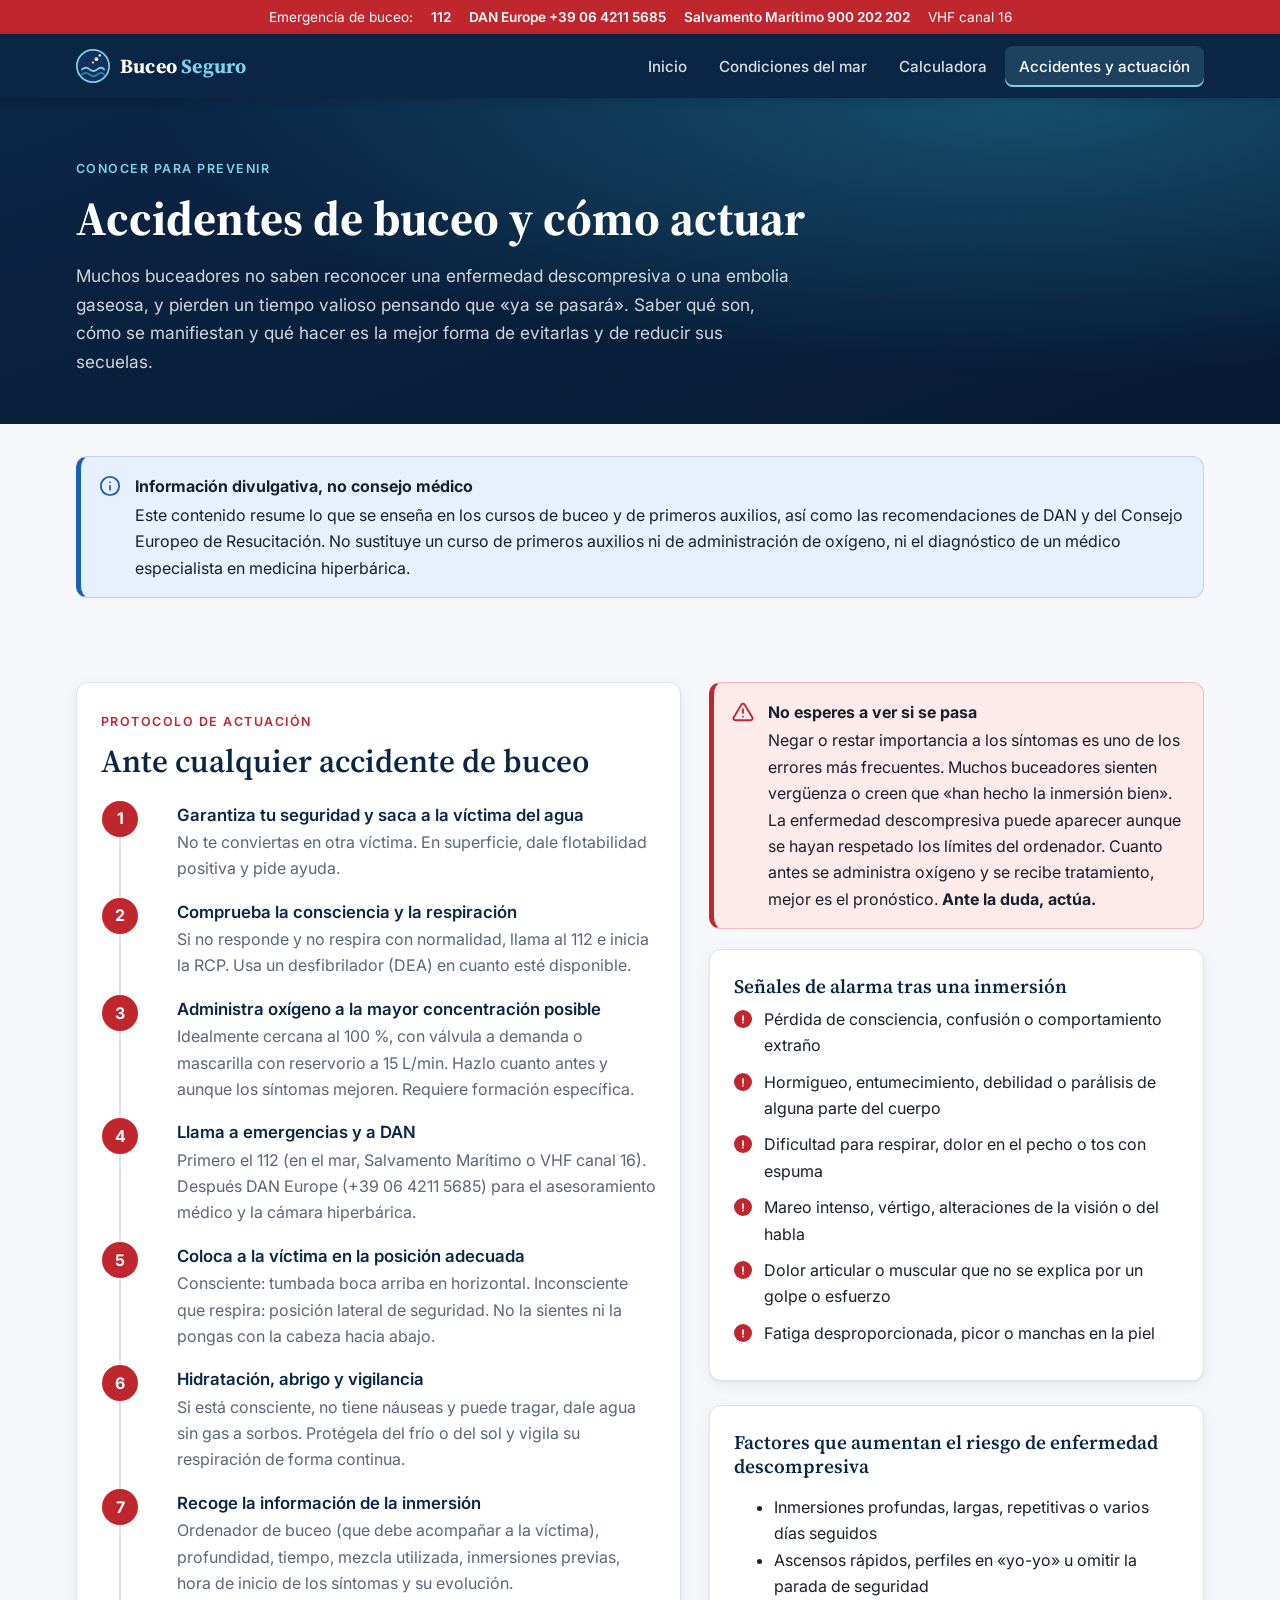
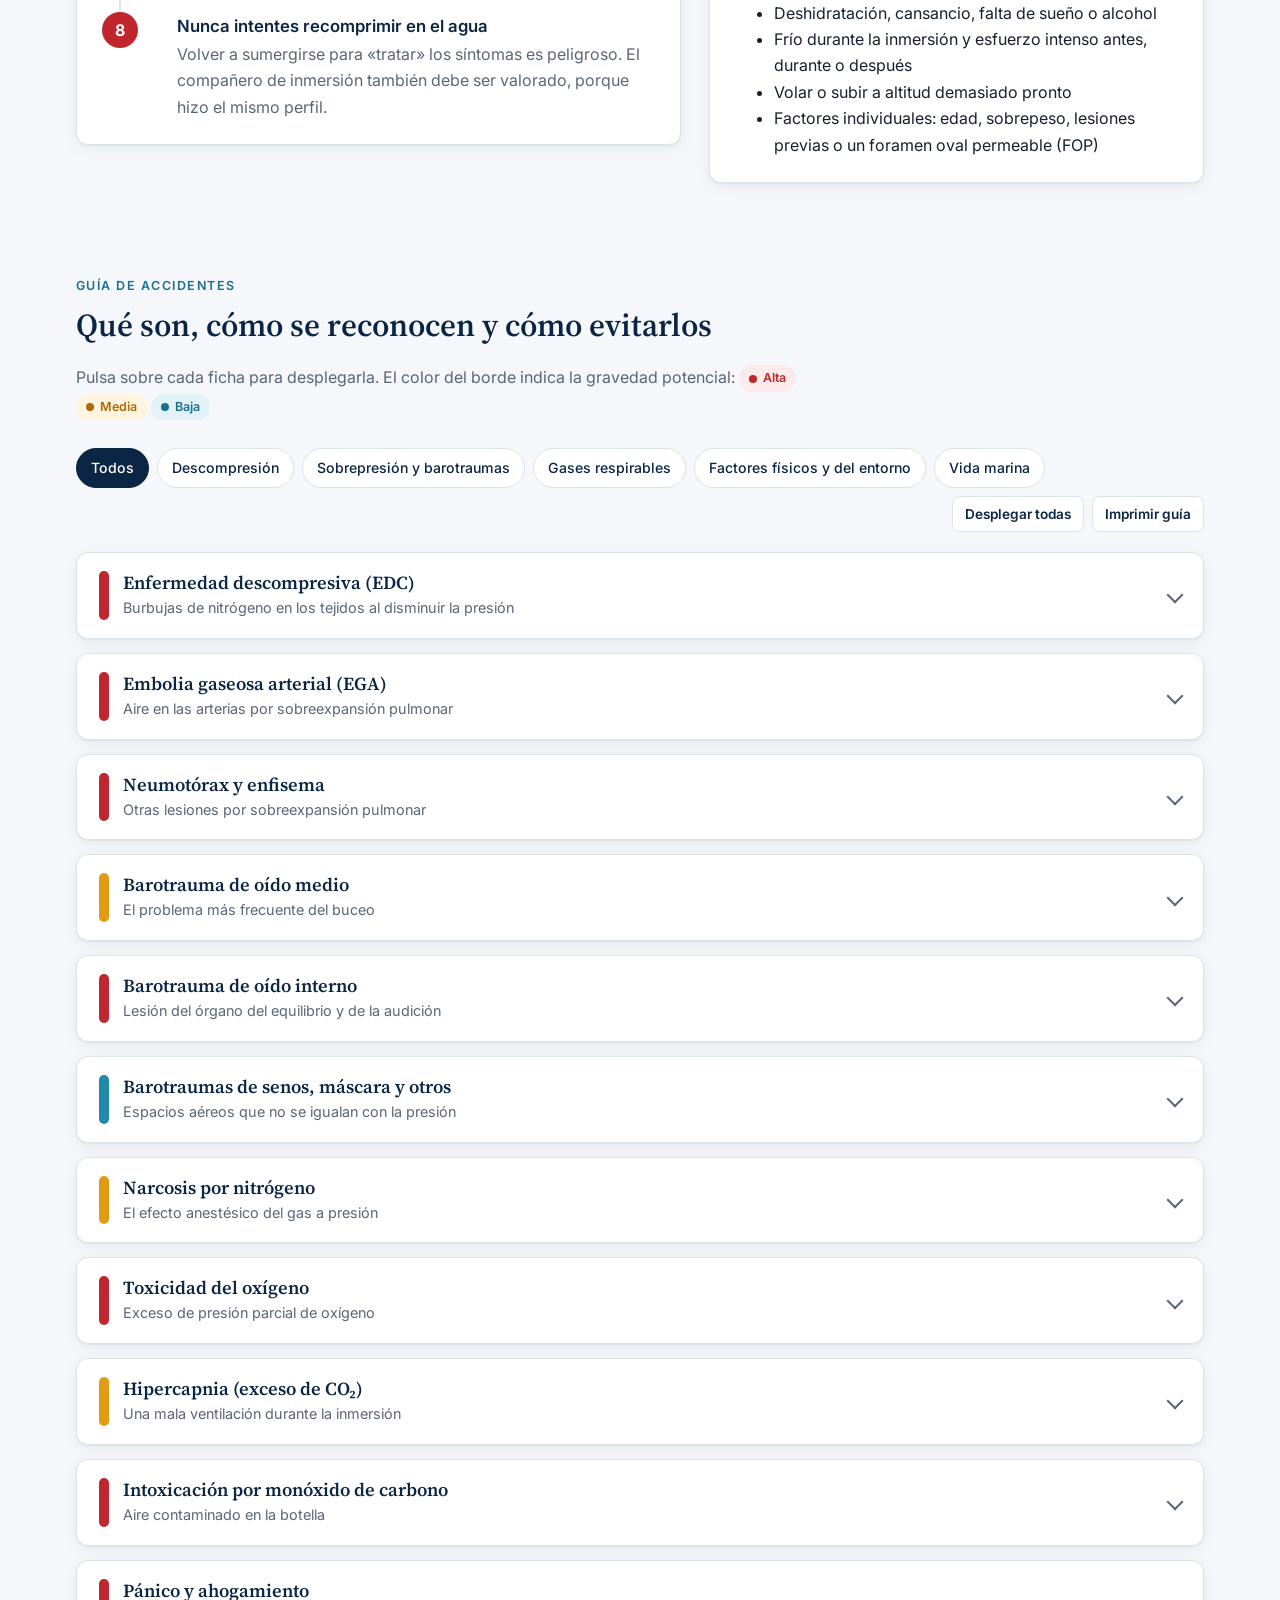
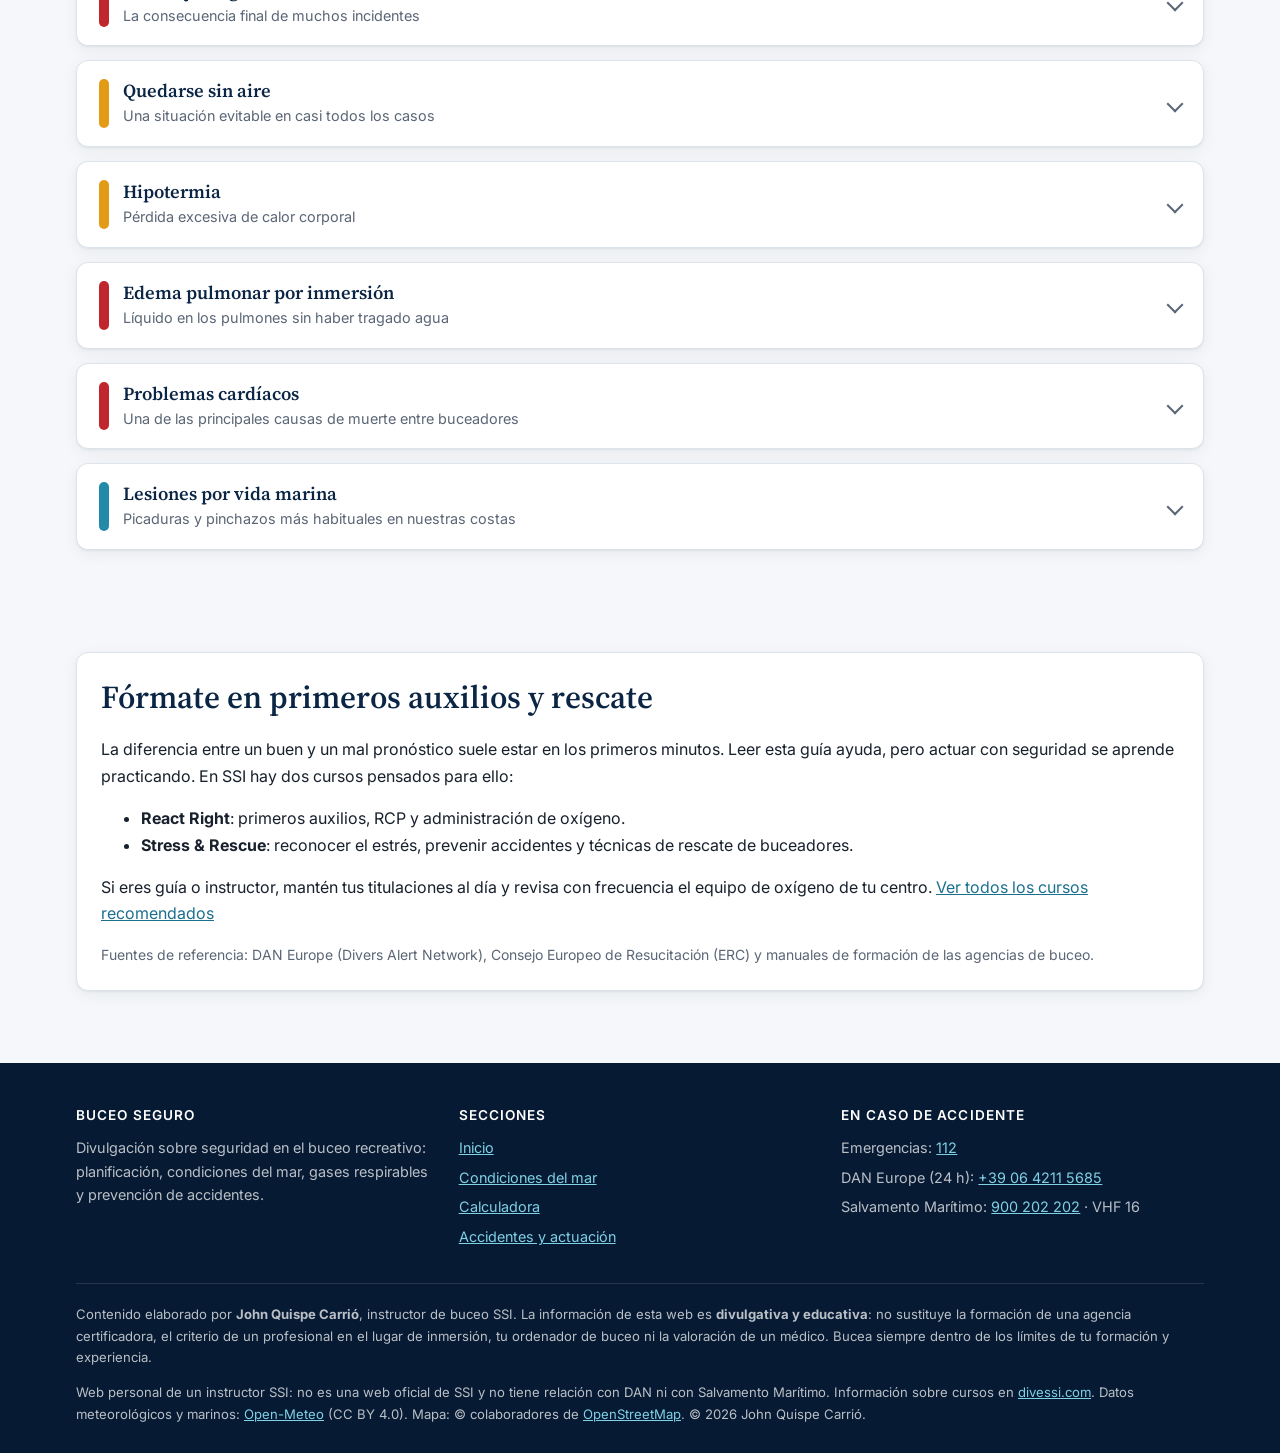
==== commit 604366ba: "Añadir sección de formación SSI y recomendaciones de cursos - Sección «Fórmate con SSI» en el inicio" ====
--- a/accidentes.html
+++ b/accidentes.html
@@ -430,6 +430,7 @@
                                     <li>Respeta los límites de profundidad de tu formación y fórmate para bucear profundo.</li>
                                     <li>Planifica bien y repasa el plan antes de descender.</li>
                                     <li>El Nitrox no debe considerarse una protección frente a la narcosis.</li>
+                                    <li>La especialidad <strong>Deep Diving</strong> de SSI te prepara para bucear entre 18 y 40 m.</li>
                                 </ul>
                             </div>
                             <div class="act-box">
@@ -476,6 +477,7 @@
                                     <li>Configura la mezcla en el ordenador antes de cada inmersión.</li>
                                     <li>Planifica con una ppO₂ máxima de 1,4 bar y vigila el % SNC.</li>
                                     <li>Usa la <a href="calculadora.html">calculadora de Nitrox</a> para comprobar la MOD.</li>
+                                    <li>Bucea con Nitrox solo con la certificación <strong>Enriched Air Nitrox</strong>.</li>
                                 </ul>
                             </div>
                             <div class="act-box">
@@ -787,11 +789,15 @@
     <section class="section-tight">
         <div class="container">
             <div class="card">
-                <h2>Fórmate en primeros auxilios y oxígeno</h2>
-                <p>La diferencia entre un buen y un mal pronóstico suele estar en los primeros minutos. Un curso de
-                    primeros auxilios, de rescate y de administración de oxígeno para buceadores te prepara para actuar
-                    con seguridad. Todas las agencias de buceo y DAN los ofrecen. Si eres guía o instructor, mantén tus
-                    titulaciones al día y revisa con frecuencia el equipo de oxígeno de tu centro.</p>
+                <h2>Fórmate en primeros auxilios y rescate</h2>
+                <p>La diferencia entre un buen y un mal pronóstico suele estar en los primeros minutos. Leer esta guía
+                    ayuda, pero actuar con seguridad se aprende practicando. En SSI hay dos cursos pensados para ello:</p>
+                <ul>
+                    <li><strong>React Right</strong>: primeros auxilios, RCP y administración de oxígeno.</li>
+                    <li><strong>Stress &amp; Rescue</strong>: reconocer el estrés, prevenir accidentes y técnicas de rescate de buceadores.</li>
+                </ul>
+                <p>Si eres guía o instructor, mantén tus titulaciones al día y revisa con frecuencia el equipo de
+                    oxígeno de tu centro. <a href="index.html#cursos">Ver todos los cursos recomendados</a></p>
                 <p class="mb-0 small muted">Fuentes de referencia: DAN Europe (Divers Alert Network), Consejo Europeo de
                     Resucitación (ERC) y manuales de formación de las agencias de buceo.</p>
             </div>
--- a/assets/css/styles.css
+++ b/assets/css/styles.css
@@ -295,6 +295,7 @@
 table.data th { background: var(--sand-50); font-weight: 600; color: var(--navy-800); font-size: .82rem; text-transform: uppercase; letter-spacing: .04em; }
 table.data tr:last-child td { border-bottom: none; }
 table.data td.num, table.data th.num { text-align: right; font-variant-numeric: tabular-nums; }
+table.data.wrap td { white-space: normal; }
 
 /* ---------- Formularios ---------- */
 .form-grid { display: grid; gap: 16px; grid-template-columns: repeat(auto-fit, minmax(min(170px, 100%), 1fr)); }
@@ -474,6 +475,50 @@
 .contact-card .number { font-size: 1.5rem; font-weight: 700; color: var(--danger); font-variant-numeric: tabular-nums; text-decoration: none; }
 .contact-card .number:hover { text-decoration: underline; color: var(--danger); }
 
+/* ---------- Formación SSI ---------- */
+.grid-courses { grid-template-columns: repeat(auto-fit, minmax(min(320px, 100%), 1fr)); }
+.course-card { display: flex; flex-direction: column; }
+.course-card .tag { align-self: flex-start; }
+.course-card h3 { margin: 10px 0 .3em; }
+.course-card .course-for { font-size: .85rem; color: var(--ocean-600); font-weight: 600; margin-bottom: .5em; }
+.course-card p { color: var(--muted); font-size: .95rem; }
+.course-path {
+    display: flex;
+    flex-wrap: wrap;
+    align-items: center;
+    gap: 8px 10px;
+    padding: 16px 20px;
+    border-radius: var(--radius);
+    background: var(--ocean-100);
+    color: var(--navy-800);
+    font-size: .92rem;
+}
+.course-path .step-pill { background: var(--surface); border: 1px solid #bfe0ea; border-radius: 999px; padding: 4px 12px; font-weight: 600; }
+.course-path .sep { color: var(--ocean-500); font-weight: 700; }
+
+.course-tip {
+    display: flex;
+    gap: 14px;
+    align-items: flex-start;
+    padding: 14px 18px;
+    border-radius: var(--radius);
+    border: 1px dashed #9fcfdd;
+    background: linear-gradient(90deg, var(--ocean-100), #f4fafc);
+    font-size: .92rem;
+    margin-top: 20px;
+}
+.course-tip .tip-icon {
+    flex: none;
+    width: 36px; height: 36px;
+    display: grid; place-items: center;
+    border-radius: 50%;
+    background: var(--navy-700);
+    color: #fff;
+}
+.course-tip .tip-icon svg { width: 18px; height: 18px; stroke: currentColor; fill: none; stroke-width: 2; stroke-linecap: round; stroke-linejoin: round; }
+.course-tip p { margin: 0; }
+.course-tip .tip-label { display: block; font-size: .72rem; font-weight: 700; letter-spacing: .08em; text-transform: uppercase; color: var(--ocean-600); margin-bottom: 2px; }
+
 /* ---------- Autor ---------- */
 .author { display: flex; gap: 20px; align-items: center; }
 .author-avatar {
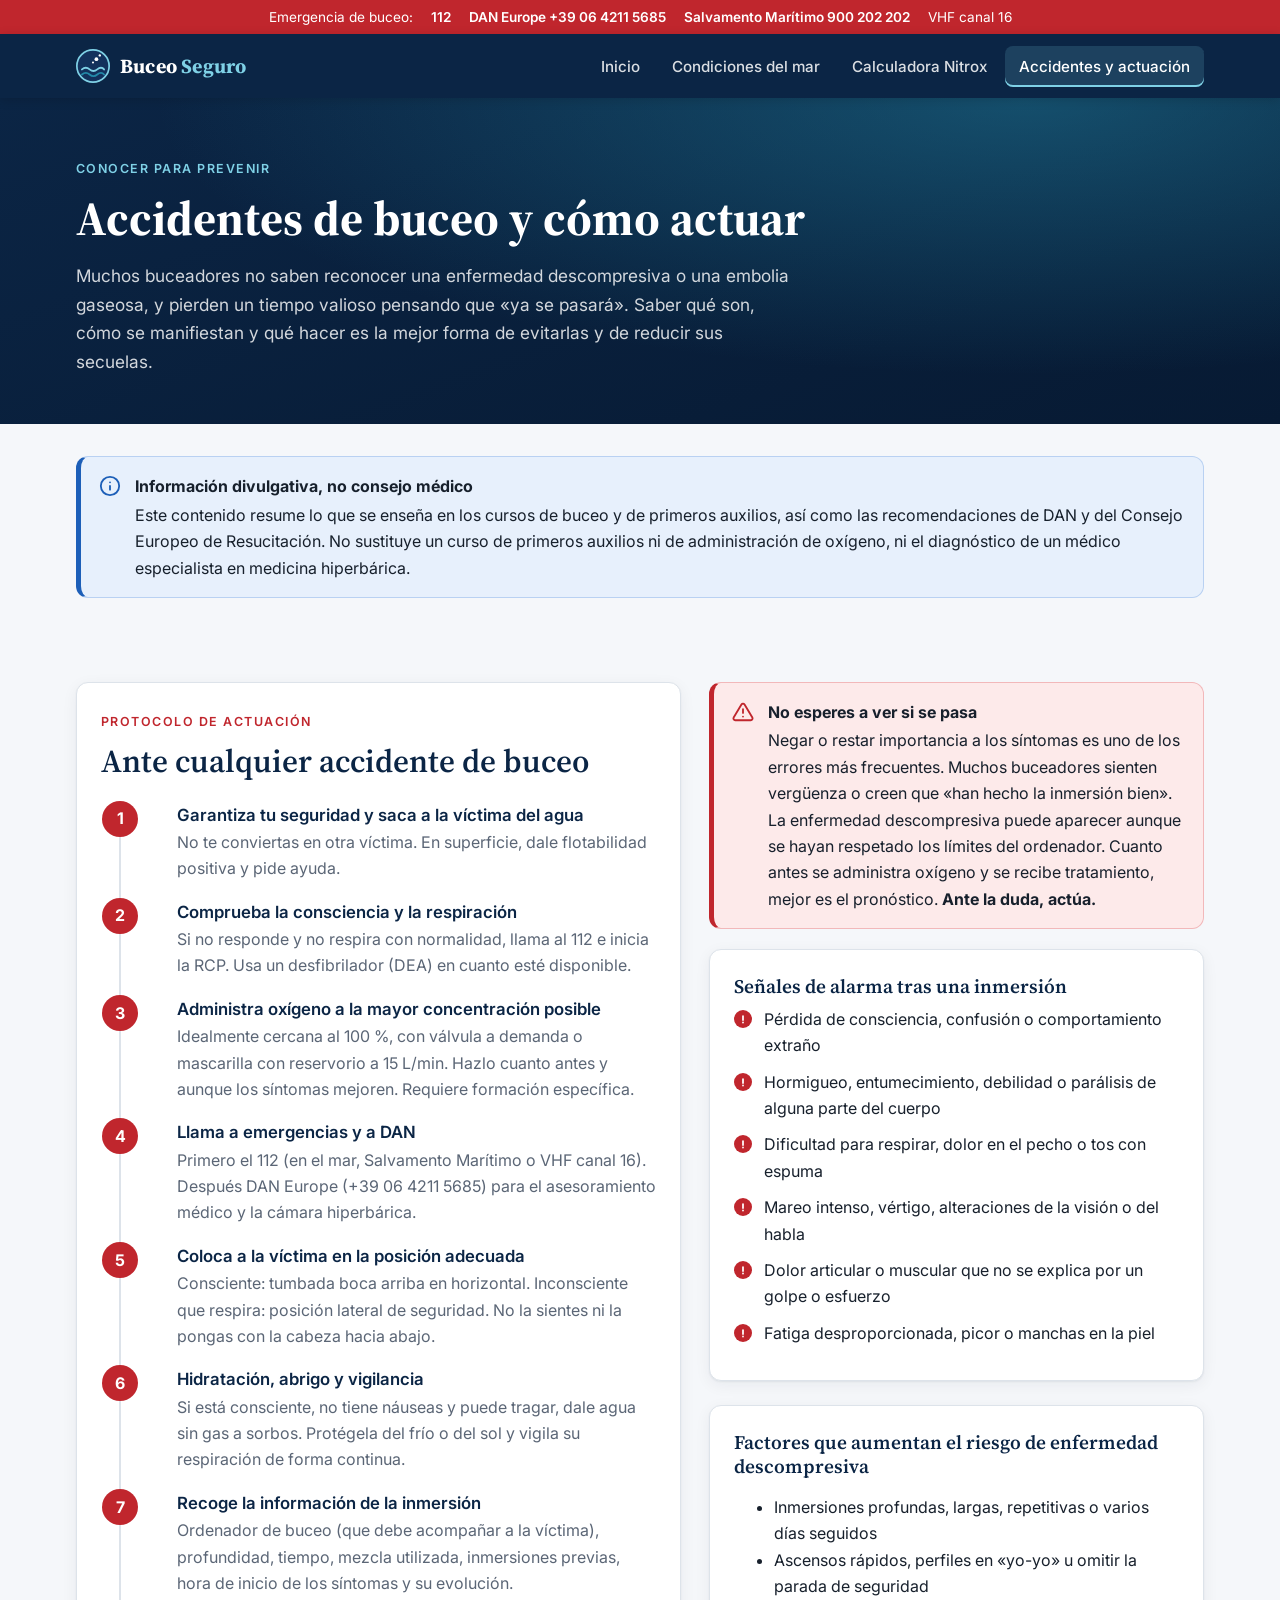
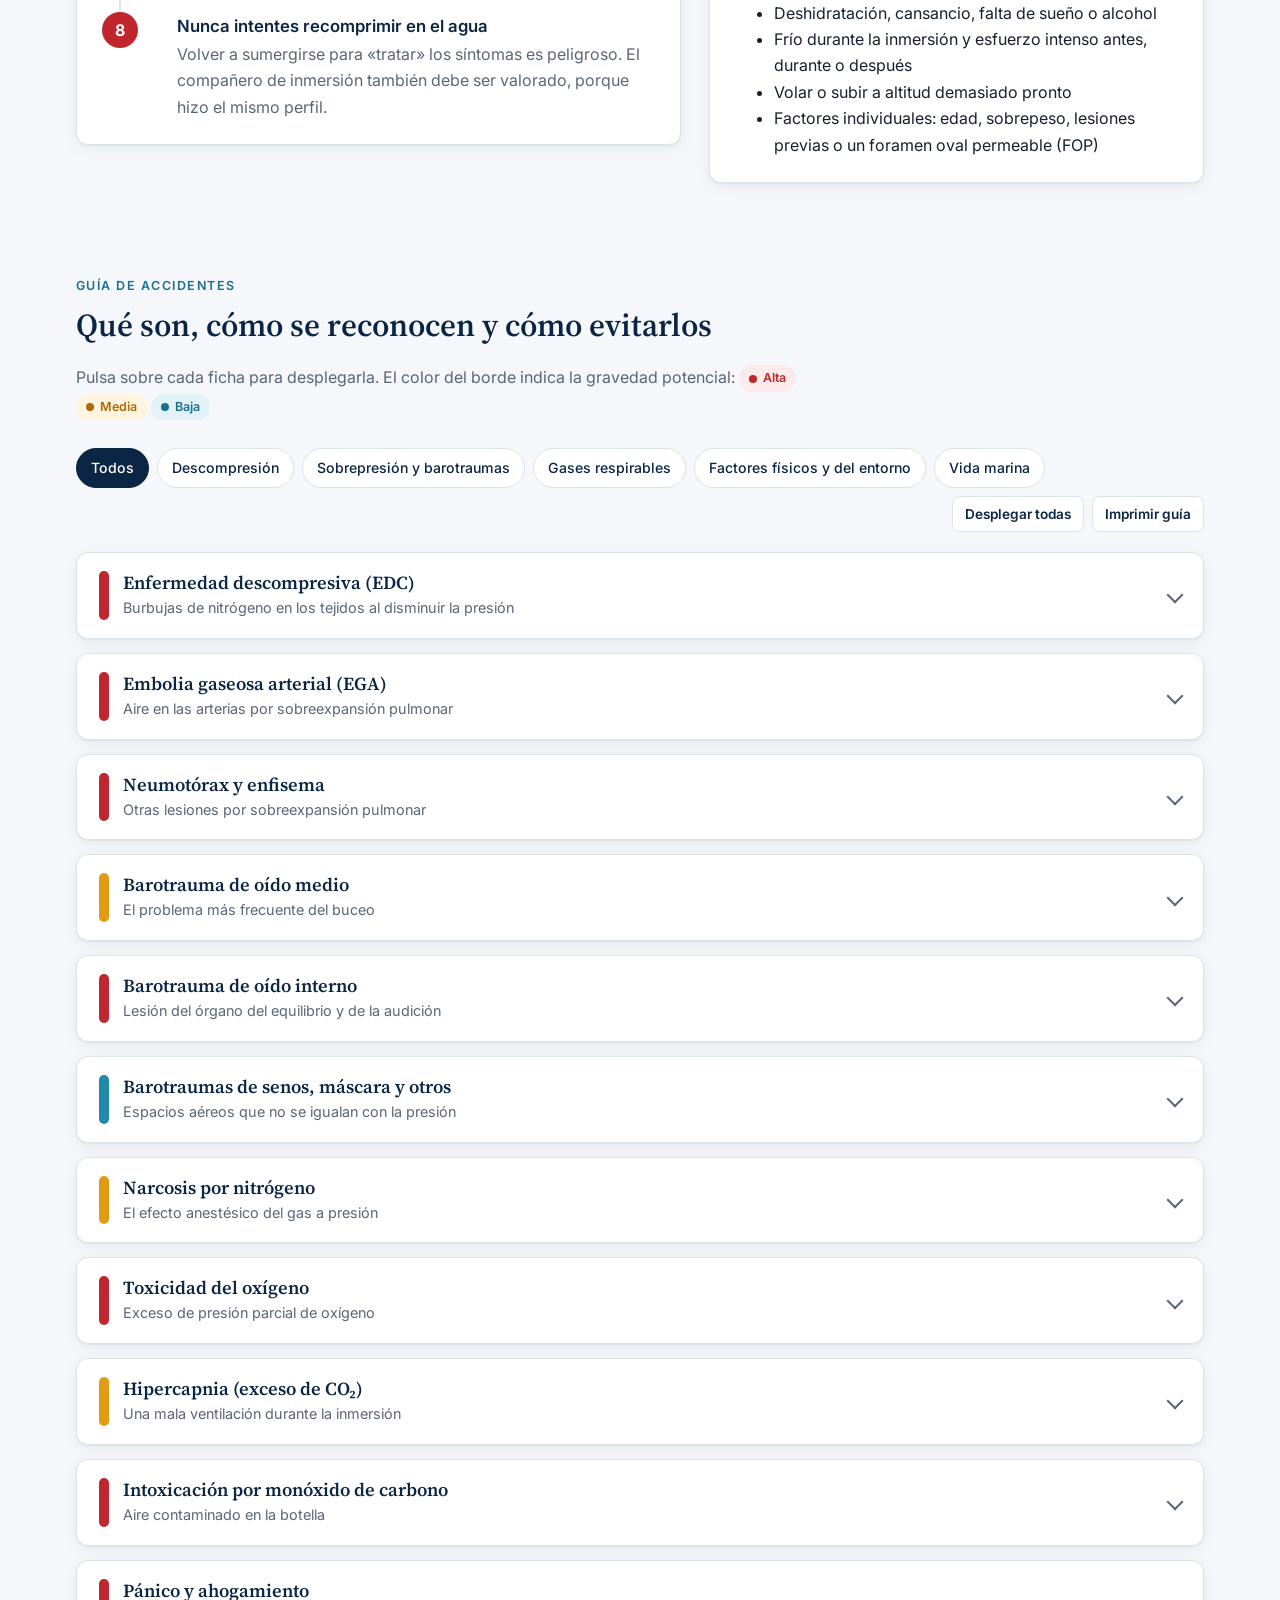
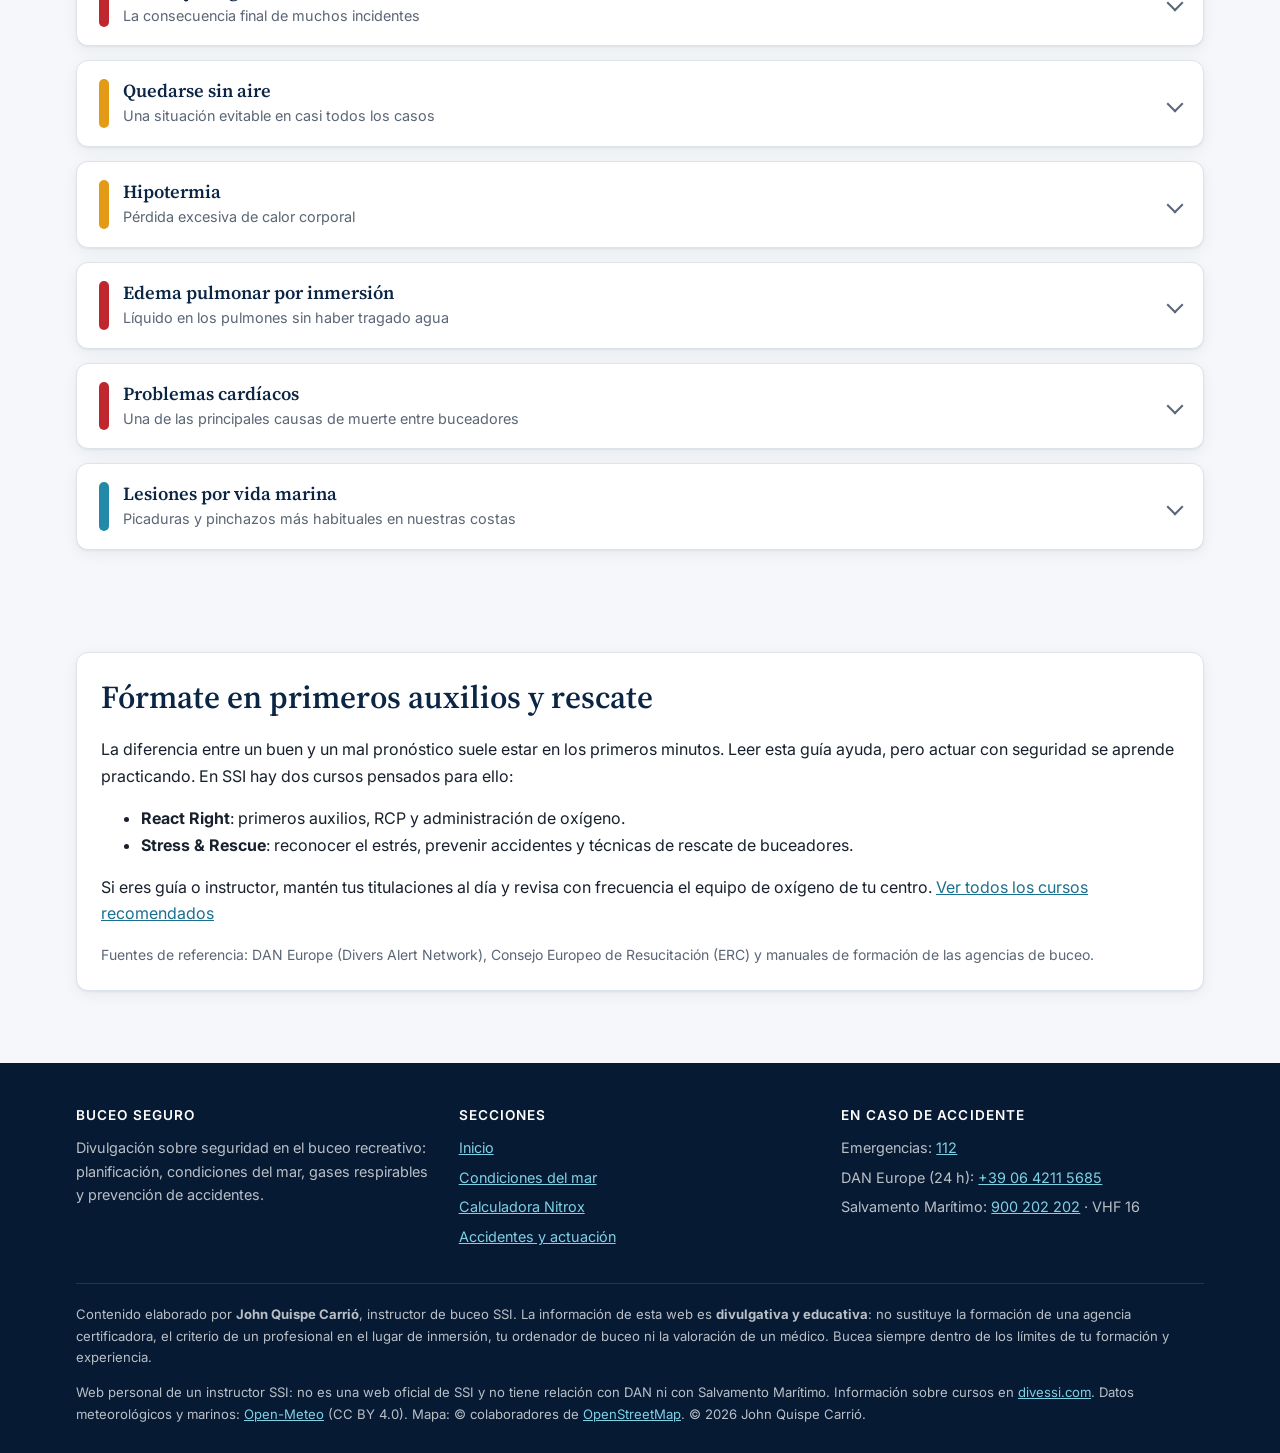
==== commit 52c83a33: "Simplificar la calculadora a solo Nitrox Se eliminan la planificación de gas y el cálculo del SAC: l" ====
--- a/accidentes.html
+++ b/accidentes.html
@@ -627,7 +627,7 @@
                                 <h4>Cómo prevenirlo</h4>
                                 <ul>
                                     <li>Consulta tu manómetro a menudo y comunica tu presión al compañero.</li>
-                                    <li>Planifica el gas con reserva (puedes usar la <a href="calculadora.html#gas">calculadora de gas</a>).</li>
+                                    <li>Acuerda con tu compañero y el guía la presión de retorno y la reserva con la que salir a superficie.</li>
                                     <li>Lleva fuente alternativa de aire y practica su uso.</li>
                                 </ul>
                             </div>
--- a/assets/css/styles.css
+++ b/assets/css/styles.css
@@ -316,23 +316,6 @@
 .input-unit span { position: absolute; right: 12px; top: 50%; transform: translateY(-50%); color: var(--muted); font-size: .85rem; pointer-events: none; }
 .input[aria-invalid="true"] { border-color: var(--danger); }
 
-/* ---------- Pestañas ---------- */
-.tabs { display: flex; flex-wrap: wrap; gap: 6px; border-bottom: 1px solid var(--line); margin-bottom: 24px; }
-.tab {
-    padding: 10px 18px;
-    border: none;
-    background: none;
-    font: inherit;
-    font-weight: 600;
-    color: var(--muted);
-    cursor: pointer;
-    border-bottom: 3px solid transparent;
-    margin-bottom: -1px;
-}
-.tab:hover { color: var(--navy-800); }
-.tab[aria-selected="true"] { color: var(--ocean-600); border-bottom-color: var(--ocean-500); }
-.tab-panel[hidden] { display: none; }
-
 /* ---------- Resultados ---------- */
 .results { display: grid; gap: 14px; grid-template-columns: repeat(auto-fit, minmax(min(150px, 100%), 1fr)); }
 .result {
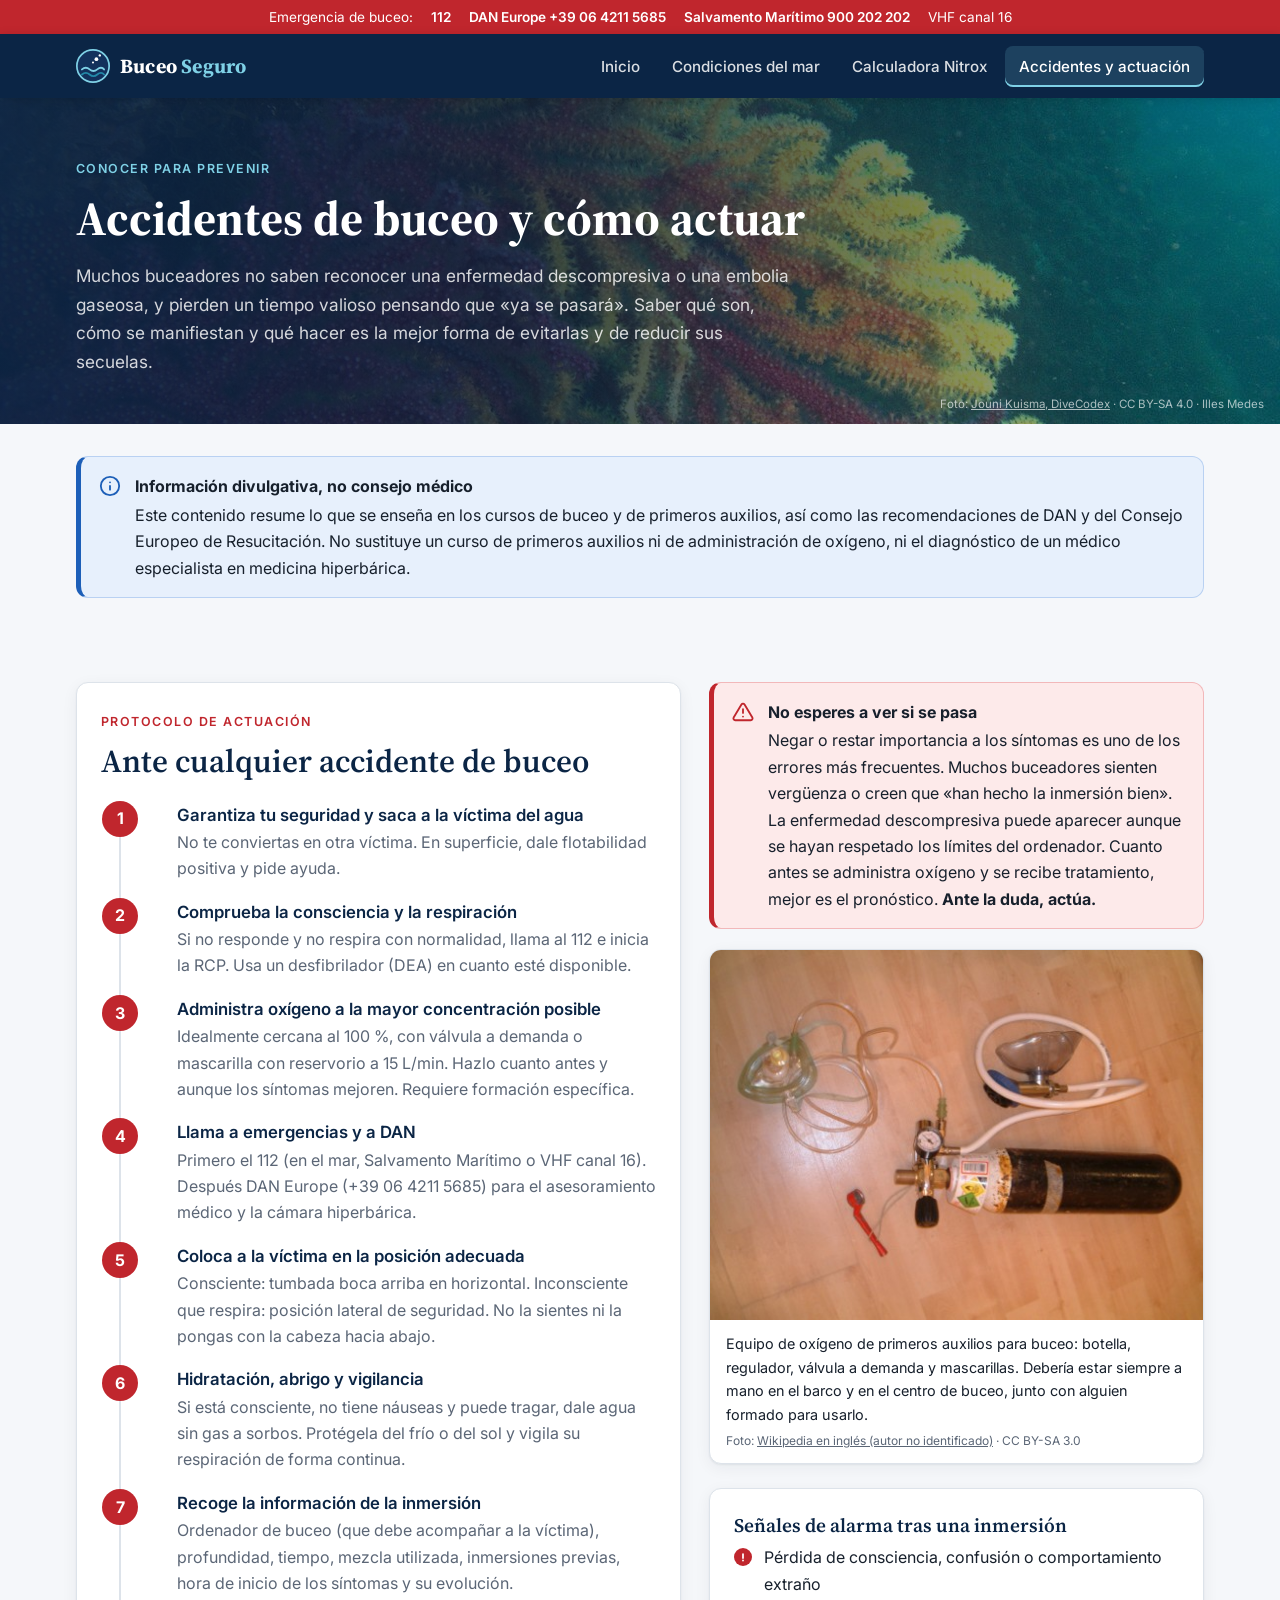
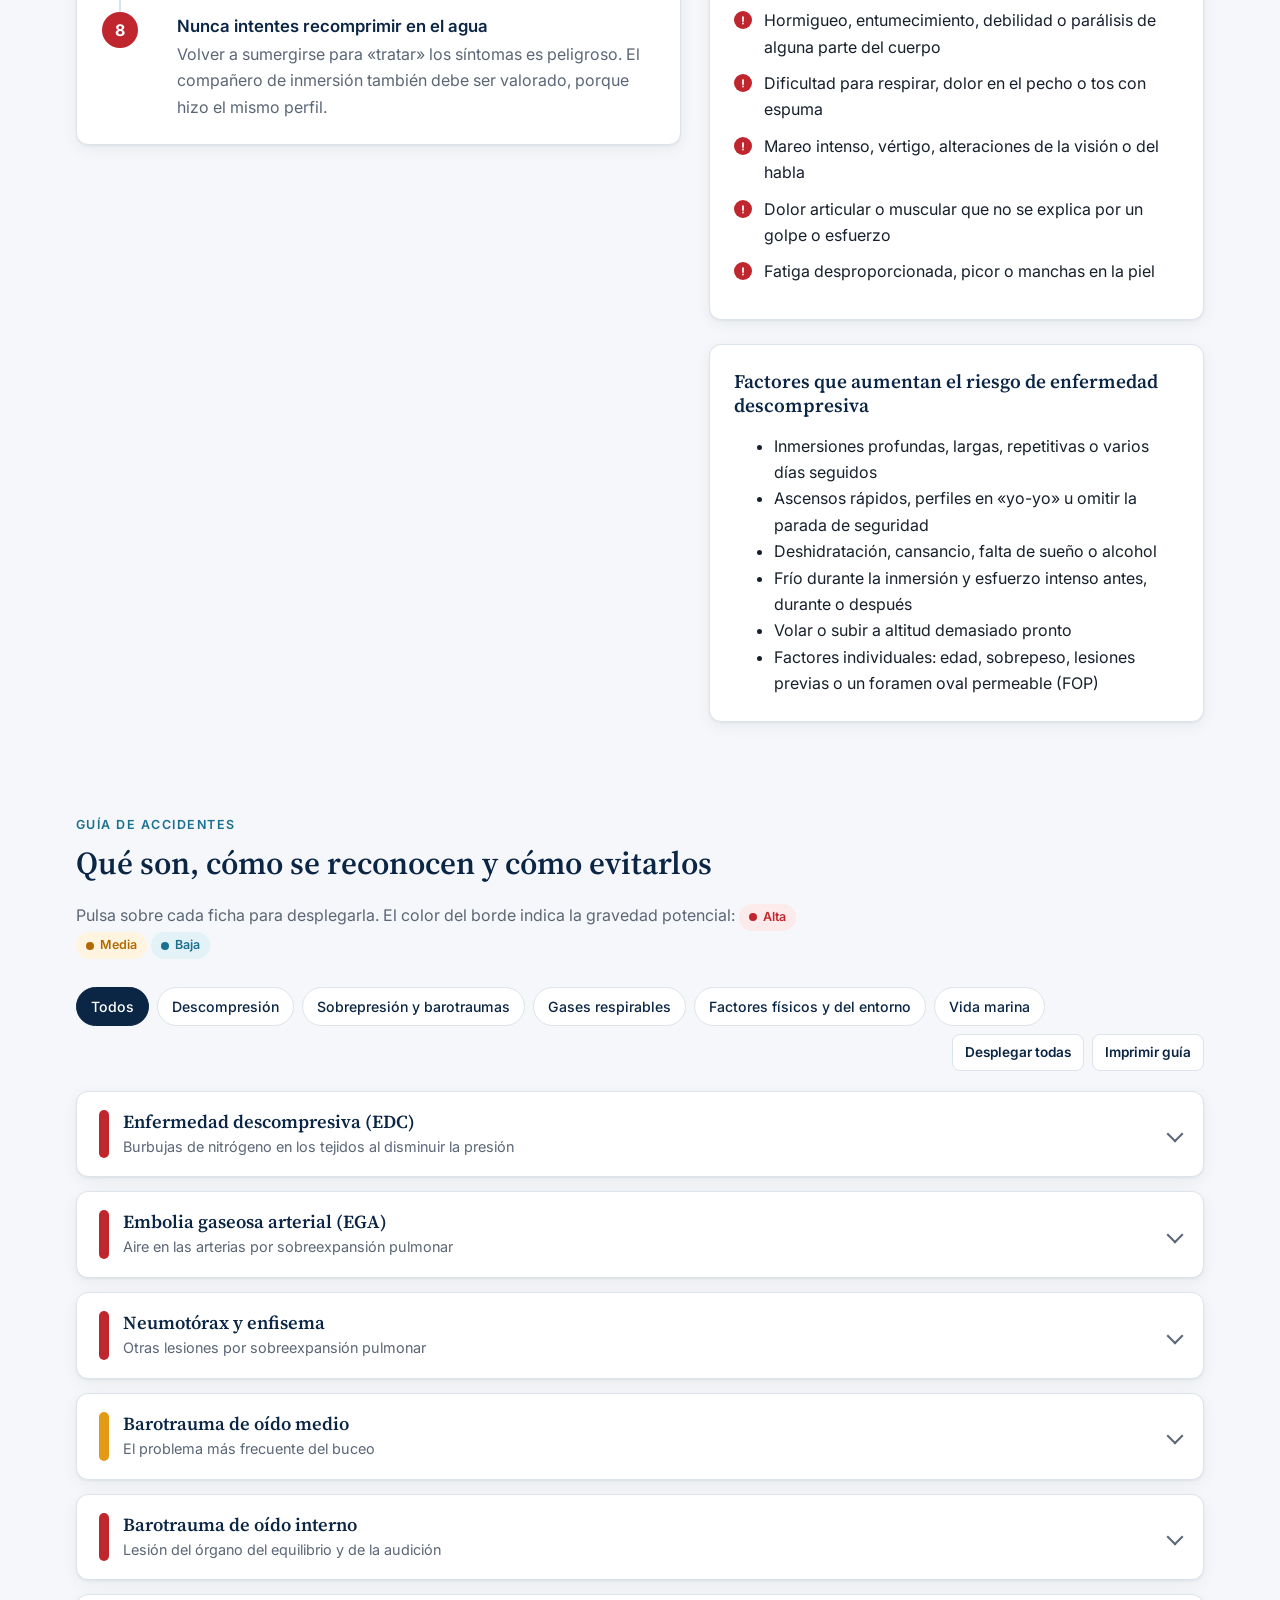
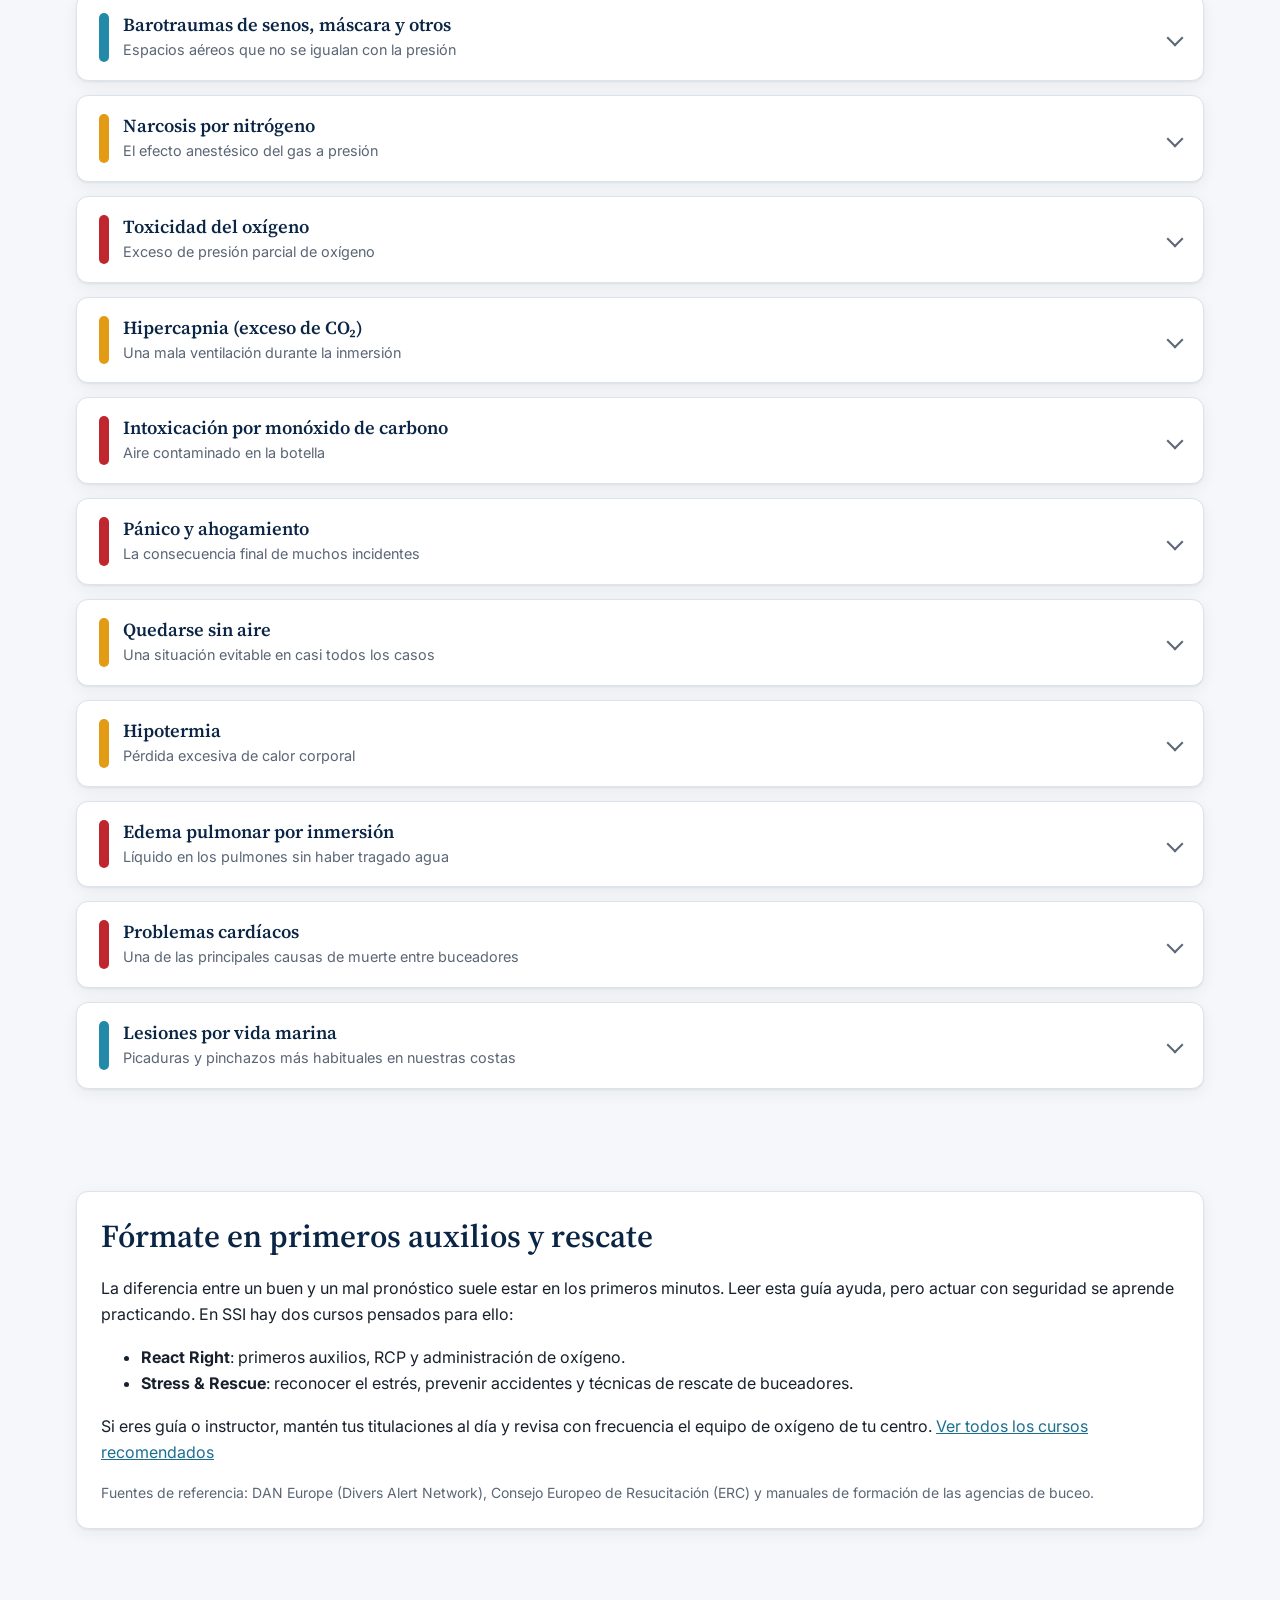
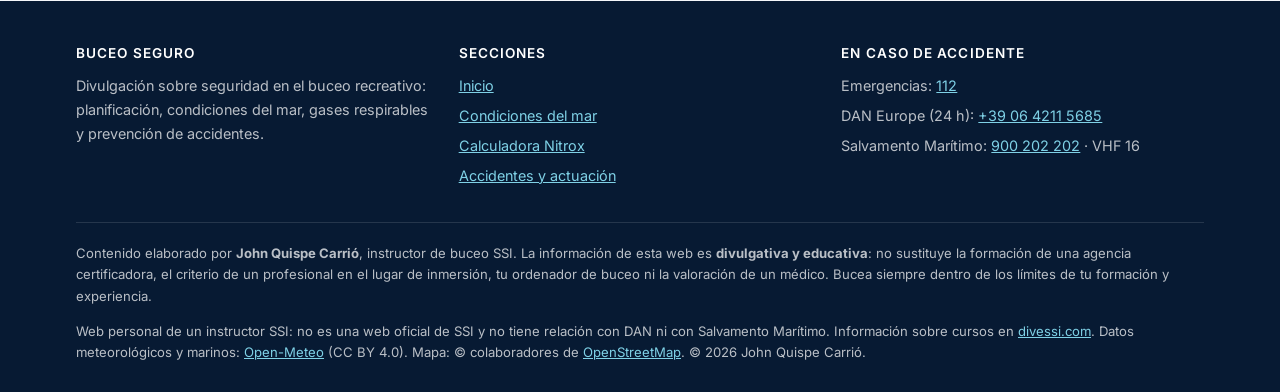
==== commit 69f2d40e: "Añadir fotografías para hacer la web más visual - Fotos de fondo en las cabeceras de las cuatro pági" ====
--- a/accidentes.html
+++ b/accidentes.html
@@ -14,7 +14,9 @@
 <body data-page="accidentes">
 
 <main id="main">
-    <section class="page-hero">
+    <section class="page-hero has-photo">
+        <img class="hero-bg" src="assets/img/fotos/hero-accidentes.jpg" alt="">
+        <span class="hero-credit">Foto: <a href="https://commons.wikimedia.org/wiki/File:Violescent_sea-whip_(Paramuricea_clavata),_Ferranelles,_Medes_Islands,_Spain.jpg" target="_blank" rel="noopener">Jouni Kuisma, DiveCodex</a> · CC BY-SA 4.0 · Illes Medes</span>
         <div class="container">
             <span class="eyebrow">Conocer para prevenir</span>
             <h1>Accidentes de buceo y cómo actuar</h1>
@@ -84,6 +86,14 @@
                     </div>
                 </div>
 
+                <figure class="photo mb-3">
+                    <img src="assets/img/fotos/kit-oxigeno.jpg" alt="Equipo de oxígeno de primeros auxilios: botella con regulador, válvula a demanda y mascarillas" loading="lazy">
+                    <figcaption>Equipo de oxígeno de primeros auxilios para buceo: botella, regulador, válvula a demanda y
+                        mascarillas. Debería estar siempre a mano en el barco y en el centro de buceo, junto con alguien
+                        formado para usarlo.
+                        <span class="photo-credit">Foto: <a href="https://commons.wikimedia.org/wiki/File:O2kit.jpg" target="_blank" rel="noopener">Wikipedia en inglés (autor no identificado)</a> · CC BY-SA 3.0</span></figcaption>
+                </figure>
+
                 <div class="card mb-3">
                     <h3>Señales de alarma tras una inmersión</h3>
                     <ul class="check-list alert-list">
@@ -193,6 +203,20 @@
                                 </ul>
                             </div>
                         </div>
+                        <div class="grid grid-2">
+                            <figure class="photo">
+                                <img src="assets/img/fotos/parada-seguridad.jpg" alt="Buceadores realizando la parada de seguridad junto a un cabo en aguas azules" loading="lazy">
+                                <figcaption><strong>Prevención:</strong> ascenso lento y parada de seguridad con referencia
+                                    visual, como un cabo, para controlar la profundidad.
+                                    <span class="photo-credit">Foto: <a href="https://commons.wikimedia.org/wiki/File:Divers_at_safety_stop_P9070239.JPG" target="_blank" rel="noopener">Peter Southwood</a> · CC BY-SA 4.0</span></figcaption>
+                            </figure>
+                            <figure class="photo">
+                                <img src="assets/img/fotos/camara-hiperbarica.jpg" alt="Interior de una cámara hiperbárica multiplaza con asientos para varios pacientes" loading="lazy">
+                                <figcaption><strong>Tratamiento:</strong> la cámara hiperbárica vuelve a aumentar la presión
+                                    para reducir las burbujas mientras el paciente respira oxígeno.
+                                    <span class="photo-credit">Foto: <a href="https://commons.wikimedia.org/wiki/File:Hyperbaric_Chamber_At_Sagol_Center_For_Hyperbaric_Medicine_And_Research.jpg" target="_blank" rel="noopener">Mediajen</a> · CC0</span></figcaption>
+                            </figure>
+                        </div>
                     </div>
                 </details>
 
@@ -779,6 +803,12 @@
                                 </div>
                             </div>
                         </div>
+                        <figure class="photo wide mt-3">
+                            <img src="assets/img/fotos/medusa.jpg" alt="Medusa luminiscente Pelagia noctiluca de color rosado sobre el fondo marino" loading="lazy">
+                            <figcaption><em>Pelagia noctiluca</em>, una de las medusas más frecuentes en el Mediterráneo y
+                                responsable de muchas picaduras en buceadores y bañistas.
+                                <span class="photo-credit">Foto: <a href="https://commons.wikimedia.org/wiki/File:Pelagia_noctiluca_(Sardinia).jpg" target="_blank" rel="noopener">Hans Hillewaert</a> · CC BY-SA 4.0</span></figcaption>
+                        </figure>
                     </div>
                 </details>
             </div>
--- a/assets/css/styles.css
+++ b/assets/css/styles.css
@@ -458,9 +458,60 @@
 .contact-card .number { font-size: 1.5rem; font-weight: 700; color: var(--danger); font-variant-numeric: tabular-nums; text-decoration: none; }
 .contact-card .number:hover { text-decoration: underline; color: var(--danger); }
 
+/* ---------- Fotografías ---------- */
+.page-hero.has-photo { position: relative; isolation: isolate; overflow: hidden; }
+.hero-bg { position: absolute; inset: 0; width: 100%; height: 100%; object-fit: cover; z-index: -2; }
+.page-hero.has-photo::before {
+    content: '';
+    position: absolute;
+    inset: 0;
+    z-index: -1;
+    background: linear-gradient(100deg, rgba(11, 37, 69, .94) 0%, rgba(7, 26, 51, .78) 45%, rgba(7, 26, 51, .25) 100%);
+}
+.hero-credit {
+    position: absolute;
+    right: 16px;
+    bottom: 10px;
+    z-index: 1;
+    font-size: .72rem;
+    color: rgba(255, 255, 255, .65);
+}
+.hero-home .hero-credit { bottom: 72px; }
+.hero-credit a { color: inherit; }
+
+.photo {
+    margin: 0;
+    background: var(--surface);
+    border: 1px solid var(--line);
+    border-radius: var(--radius);
+    overflow: hidden;
+    box-shadow: var(--shadow);
+}
+.photo img { display: block; width: 100%; aspect-ratio: 4 / 3; object-fit: cover; }
+.photo.wide img { aspect-ratio: 21 / 8; }
+.photo figcaption { padding: 12px 16px; font-size: .9rem; }
+.photo-credit { display: block; margin-top: 4px; font-size: .75rem; color: var(--muted); }
+.photo-credit a { color: inherit; }
+@media (max-width: 640px) { .photo.wide img { aspect-ratio: 16 / 9; } }
+
+.media { position: relative; }
+.media-credit {
+    position: absolute;
+    right: 6px;
+    bottom: 6px;
+    padding: 2px 7px;
+    border-radius: 4px;
+    background: rgba(7, 26, 51, .65);
+    color: #fff;
+    font-size: .68rem;
+}
+.media-credit a { color: inherit; }
+
 /* ---------- Formación SSI ---------- */
+.course-media { margin: -24px -24px 16px; }
+.course-media img { display: block; width: 100%; aspect-ratio: 16 / 9; object-fit: cover; }
 .grid-courses { grid-template-columns: repeat(auto-fit, minmax(min(320px, 100%), 1fr)); }
-.course-card { display: flex; flex-direction: column; }
+.course-card { display: flex; flex-direction: column; overflow: hidden; }
 .course-card .tag { align-self: flex-start; }
 .course-card h3 { margin: 10px 0 .3em; }
 .course-card .course-for { font-size: .85rem; color: var(--ocean-600); font-weight: 600; margin-bottom: .5em; }
